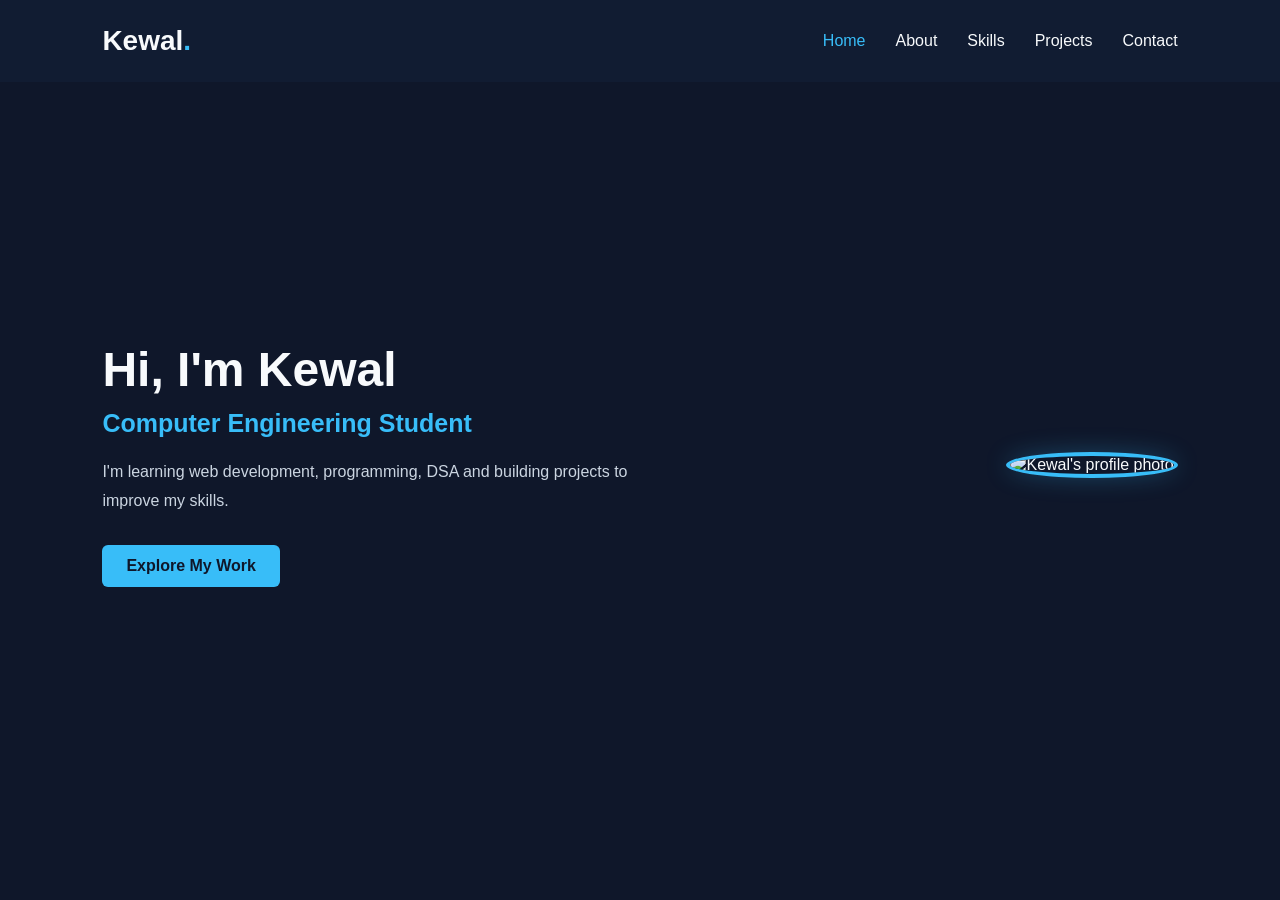
==== index.html @ 2a3dfaee "Initial files added..." ====
<!DOCTYPE html>
<html lang="en">
<head>
    <meta charset="UTF-8">
    <meta name="viewport" content="width=device-width, initial-scale=1.0">
    <title>My Portfolio</title>
    <link rel="stylesheet" href="style.css">
</head>
<body>

    <!-- Header -->
    <header class="header">
        <a href="#" class="logo">Kewal<span>.</span></a>

        <nav class="navbar">
            <a href="index.html" class="active">Home</a>
            <a href="about.html">About</a>
            <a href="skills.html">Skills</a>
            <a href="projects.html">Projects</a>
            <a href="contact.html">Contact</a>
        </nav>
    </header>

    <!-- Hero Section -->
    <section class="home" id="home">

        <div class="home-content">
            <h1>Hi, I'm Kewal</h1>
            <h2>Computer Engineering Student</h2>
            <p>
                I'm learning web development, programming, DSA
                and building projects to improve my skills.
            </p>

            <a href="projects.html" class="btn">Explore My Work</a>
        </div>

        <div class="home-image">
            <img src="images/profile1.jpg" alt="Kewal's profile photo">
        </div>

    </section>


</body>
</html>
---- style.css ----
/* Reset */
* {
    margin: 0;
    padding: 0;
    box-sizing: border-box;
}

body {
    font-family: Arial, sans-serif;
    background-color: #0f172a;
    color: #f8fafc;
}

/* Header */
.header {
    display: flex;
    justify-content: space-between;
    align-items: center;
    padding: 25px 8%;
    background-color: #111c32;

     position: sticky;
    top: 0;
    z-index: 1000;
}

.logo {
    color: #f8fafc;
    font-size: 28px;
    font-weight: bold;
    text-decoration: none;
}

.logo span {
    color: #38bdf8;
}

.navbar {
    display: flex;
    gap: 30px;
}

.navbar a {
    color: #f8fafc;
    text-decoration: none;
    font-size: 16px;
    transition: color 0.3s;
}

.navbar a:hover {
    color: #38bdf8;
}

/* Hero Section */
.home {
    min-height: 85vh;
    display: flex;
    justify-content: space-between;
    align-items: center;
    gap: 50px;
    padding: 50px 8%;
}

.home-content {
    max-width: 550px;
}

.home-content h1 {
    font-size: 48px;
    margin-bottom: 12px;
}

.home-content h2 {
    color: #38bdf8;
    font-size: 25px;
    margin-bottom: 20px;
}

.home-content p {
    color: #cbd5e1;
    line-height: 1.8;
    margin-bottom: 30px;
}

.btn {
    display: inline-block;
    background-color: #38bdf8;
    color: #0f172a;
    padding: 12px 24px;
    border-radius: 6px;
    text-decoration: none;
    font-weight: bold;
}

.btn:hover {
    background-color: #7dd3fc;
}


/* Profile Image */
.home-image img {
    width: 300px;
    height: 300px;
    object-fit: cover;
    border-radius: 50%;
    border: 4px solid #38bdf8;
    box-shadow: 0 0 25px #38bdf844;
}

/* Responsive Design */
@media (max-width: 768px) {
    .header {
        flex-direction: column;
        gap: 20px;
    }

    .navbar {
        justify-content: center;
        flex-wrap: wrap;
        gap: 15px;
    }

    .home {
        flex-direction: column-reverse;
        text-align: center;
        padding: 40px 6%;
    }

    .home-content h1 {
        font-size: 36px;
    }

    .home-image img {
        width: 220px;
        height: 220px;
    }
}


/* About Webpage */

.navbar a.active {
    color: #38bdf8;
}

.about-page {
    min-height: 90vh;
    display: flex;
    justify-content: center;
    align-items: center;
    gap: 70px;
    padding: 70px 8%;
}

.about-image img {
    width: 320px;
    height: 400px;
    object-fit: cover;
    border-radius: 18px;
    border: 3px solid #38bdf8;
    box-shadow: 0 0 25px #38bdf833;
}

.about-content {
    max-width: 600px;
}

.about-content .intro {
    color: #38bdf8;
    font-size: 14px;
    font-weight: bold;
    letter-spacing: 3px;
    margin-bottom: 15px;
}

.about-content h1 {
    font-size: 48px;
    margin-bottom: 15px;
}

.about-content h1 span {
    color: #38bdf8;
}

.about-content h2 {
    color: #38bdf8;
    font-size: 24px;
    margin-bottom: 22px;
}

.about-content p {
    color: #cbd5e1;
    font-size: 16px;
    line-height: 1.8;
    margin-bottom: 18px;
}

.about-content .btn {
    margin-top: 10px;
}

/* Responsive layout */
@media (max-width: 768px) {
    .about-page {
        flex-direction: column;
        text-align: center;
        gap: 35px;
        padding: 45px 6%;
    }

    .about-image img {
        width: 230px;
        height: 280px;
    }

    .about-content h1 {
        font-size: 36px;
    }

    .about-content h2 {
        font-size: 20px;
    }
}


/* Skills Page */
.skills-page {
    min-height: 90vh;
    padding: 70px 8%;
    display: flex;
    justify-content: center;
    align-items: center;
}

.skills-content {
    width: 100%;
    max-width: 1000px;
}

.skills-content .intro {
    color: #38bdf8;
    letter-spacing: 3px;
    font-size: 14px;
    font-weight: bold;
    margin-bottom: 15px;
}

.skills-content h1 {
    font-size: 48px;
    margin-bottom: 15px;
}

.skills-content h1 span {
    color: #38bdf8;
}

.skills-content h2 {
    color: #38bdf8;
    font-size: 24px;
    margin-bottom: 20px;
}

.skills-content > p:not(.intro) {
    color: #cbd5e1;
    line-height: 1.8;
    margin-bottom: 30px;
}

.skills-list {
    display: grid;
    grid-template-columns: repeat(2, minmax(0, 1fr));
    gap: 20px;
}

.skill {
    background-color: #111c32;
    border: 1px solid #263751;
    border-radius: 12px;
    padding: 22px;
    transition: border-color 0.3s, transform 0.3s;
}

.skill:hover {
    border-color: #38bdf8;
    transform: translateY(-4px);
}

.skill h3 {
    color: #38bdf8;
    margin-bottom: 10px;
}

.skill p {
    color: #cbd5e1;
    line-height: 1.7;
}

@media (max-width: 768px) {
    .skills-page {
        padding: 45px 6%;
    }

    .skills-content h1 {
        font-size: 36px;
    }

    .skills-list {
        grid-template-columns: 1fr;
    }
}


/* Shared page layout */
.page {
    min-height: 90vh;
    padding: 70px 8%;
    text-align: center;
}

.page h1 {
    font-size: 42px;
    margin-bottom: 12px;
}

.page h1 span {
    color: #38bdf8;
}

.subtitle {
    color: #cbd5e1;
    margin-bottom: 40px;
    line-height: 1.7;
}

/* Cards */
.card-container {
    display: grid;
    grid-template-columns: repeat(3, minmax(0, 1fr));
    gap: 25px;
    margin-top: 35px;
    text-align: left;
}

.card {
    background-color: #111c32;
    border: 1px solid #263751;
    border-radius: 12px;
    padding: 28px;
    transition: transform 0.3s, border-color 0.3s;
}

.card:hover {
    transform: translateY(-5px);
    border-color: #38bdf8;
}

.card h2 {
    color: #38bdf8;
    font-size: 22px;
    margin-bottom: 15px;
}

.card p {
    color: #cbd5e1;
    line-height: 1.8;
    margin-bottom: 12px;
}

.tech {
    color: #38bdf8 !important;
    font-size: 14px;
}

.project-link,
.contact-card a {
    color: #38bdf8;
    text-decoration: none;
}

.project-link:hover,
.contact-card a:hover {
    text-decoration: underline;
}

/* Contact */
.contact-card {
    max-width: 650px;
    margin: 0 auto;
    text-align: left;
}

.contact-card h2 {
    margin-bottom: 20px;
}

/* Responsive pages */
@media (max-width: 900px) {
    .card-container {
        grid-template-columns: repeat(2, minmax(0, 1fr));
    }
}

@media (max-width: 768px) {
    .header {
        flex-direction: column;
        gap: 20px;
    }

    .navbar {
        justify-content: center;
        flex-wrap: wrap;
        gap: 15px;
    }

    .page {
        padding: 45px 6%;
    }

    .page h1 {
        font-size: 34px;
    }

    .card-container {
        grid-template-columns: 1fr;
    }
}



/* ===== Projects Page ===== */

.projects-page {
    min-height: 100vh;
    padding: 75px 8%;
}

.projects-intro {
    max-width: 720px;
    margin-bottom: 45px;
}

.projects-intro .intro {
    color: #38bdf8;
    font-size: 13px;
    font-weight: bold;
    letter-spacing: 3px;
    margin-bottom: 18px;
}

.projects-intro h1 {
    font-size: 48px;
    margin-bottom: 20px;
}

.projects-intro h1 span {
    color: #38bdf8;
}

.projects-intro .description {
    color: #cbd5e1;
    font-size: 16px;
    line-height: 1.8;
}

/* Project grid */

.project-grid {
    display: grid;
    grid-template-columns: repeat(2, minmax(0, 1fr));
    gap: 25px;
}

.project-card {
    display: flex;
    flex-direction: column;
    align-items: flex-start;
    background: #111c32;
    border: 1px solid #263751;
    border-radius: 16px;
    padding: 30px;
    transition: transform 0.3s, border-color 0.3s;
}

.project-card:hover {
    transform: translateY(-6px);
    border-color: #38bdf8;
}

.project-number {
    color: #94a3b8;
    font-size: 11px;
    letter-spacing: 1.5px;
    margin-bottom: 25px;
}

.project-icon {
    display: grid;
    place-items: center;
    width: 58px;
    height: 58px;
    background: #1e3350;
    border-radius: 14px;
    font-size: 28px;
    margin-bottom: 22px;
}

.project-card h2 {
    color: #f8fafc;
    font-size: 24px;
    margin-bottom: 15px;
}

.project-card > p {
    color: #cbd5e1;
    line-height: 1.8;
    margin-bottom: 22px;
}

/* Technology labels */

.tech-stack {
    display: flex;
    flex-wrap: wrap;
    gap: 9px;
    margin-bottom: 28px;
}

.tech-stack span {
    color: #7dd3fc;
    background: #172b43;
    border: 1px solid #294762;
    border-radius: 5px;
    padding: 6px 10px;
    font-size: 12px;
}

/* Project links */

.project-links {
    display: flex;
    flex-wrap: wrap;
    gap: 20px;
    margin-top: auto;
}

.project-links a {
    color: #38bdf8;
    font-size: 14px;
    font-weight: bold;
    text-decoration: none;
}

.project-links a:hover {
    color: #bae6fd;
}

/* GitHub call to action */

.github-cta {
    text-align: center;
    margin-top: 65px;
    padding: 40px 20px;
    background: #111c32;
    border: 1px solid #263751;
    border-radius: 16px;
}

.github-cta h2 {
    font-size: 27px;
    margin-bottom: 12px;
}

.github-cta p {
    color: #cbd5e1;
    line-height: 1.8;
    margin-bottom: 25px;
}

.github-button {
    display: inline-block;
    background: #38bdf8;
    color: #0f172a;
    padding: 13px 22px;
    border-radius: 7px;
    font-weight: bold;
    text-decoration: none;
    transition: background 0.3s;
}

.github-button:hover {
    background: #7dd3fc;
}

/* Responsive design */

@media (max-width: 768px) {
    .projects-page {
        padding: 45px 6%;
    }

    .projects-intro h1 {
        font-size: 36px;
    }

    .project-grid {
        grid-template-columns: 1fr;
    }

    .project-card {
        padding: 24px;
    }

    .project-card h2 {
        font-size: 21px;
    }

    .github-cta h2 {
        font-size: 23px;
    }
}
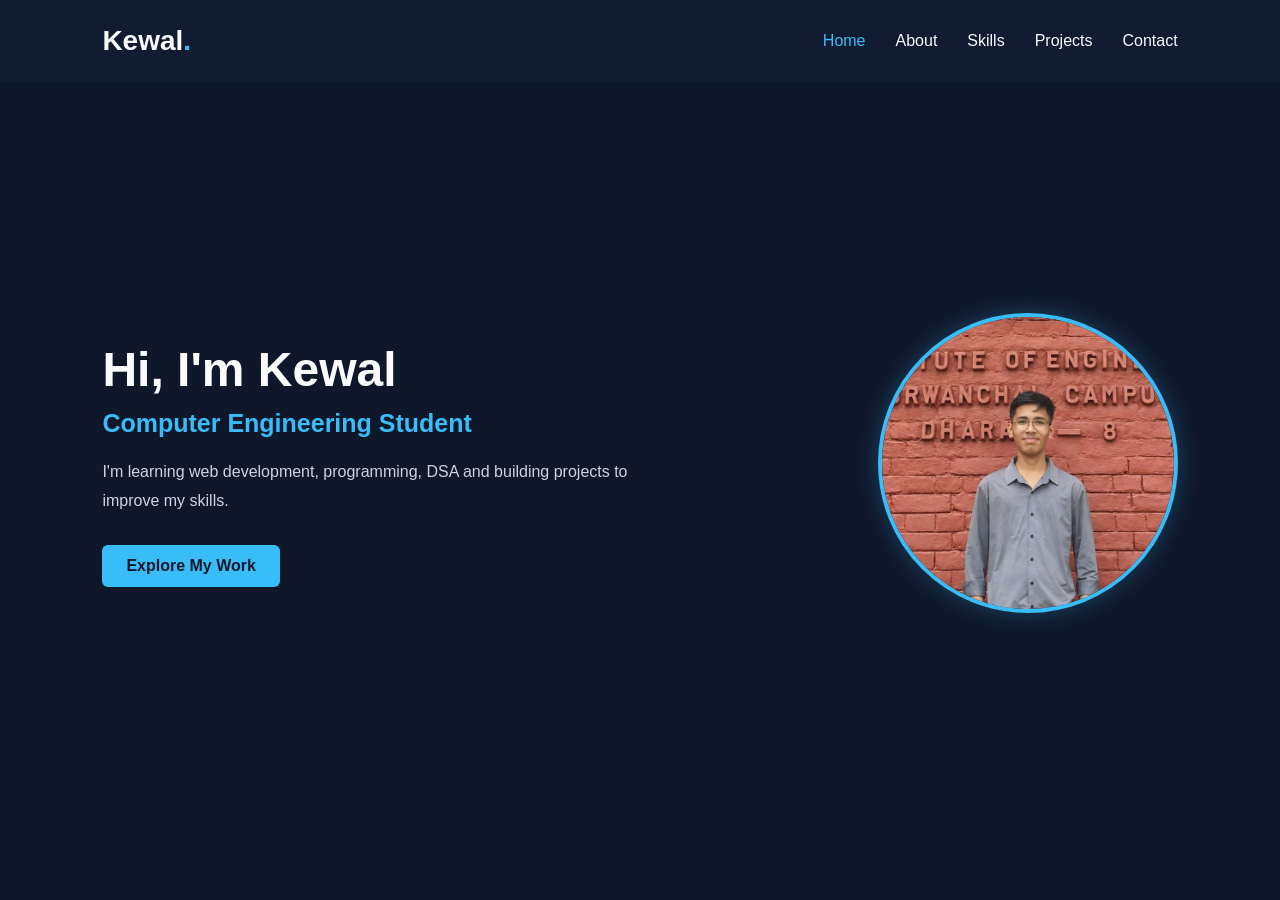
==== commit 380431b7: "1st edit" ====
--- a/index.html
+++ b/index.html
@@ -4,7 +4,7 @@
 <head>
     <meta charset="UTF-8">
     <meta name="viewport" content="width=device-width, initial-scale=1.0">
-    <title>My Portfolio</title>
+    <title>Kewal Dhungel</title>
     <link rel="stylesheet" href="style.css">
 </head>
 <body>
@@ -37,7 +37,7 @@
         </div>
 
         <div class="home-image">
-            <img src="images/profile1.jpg" alt="Kewal's profile photo">
+            <img src="Images/profile1.jpg" alt="Kewal's profile photo">
         </div>
 
     </section>
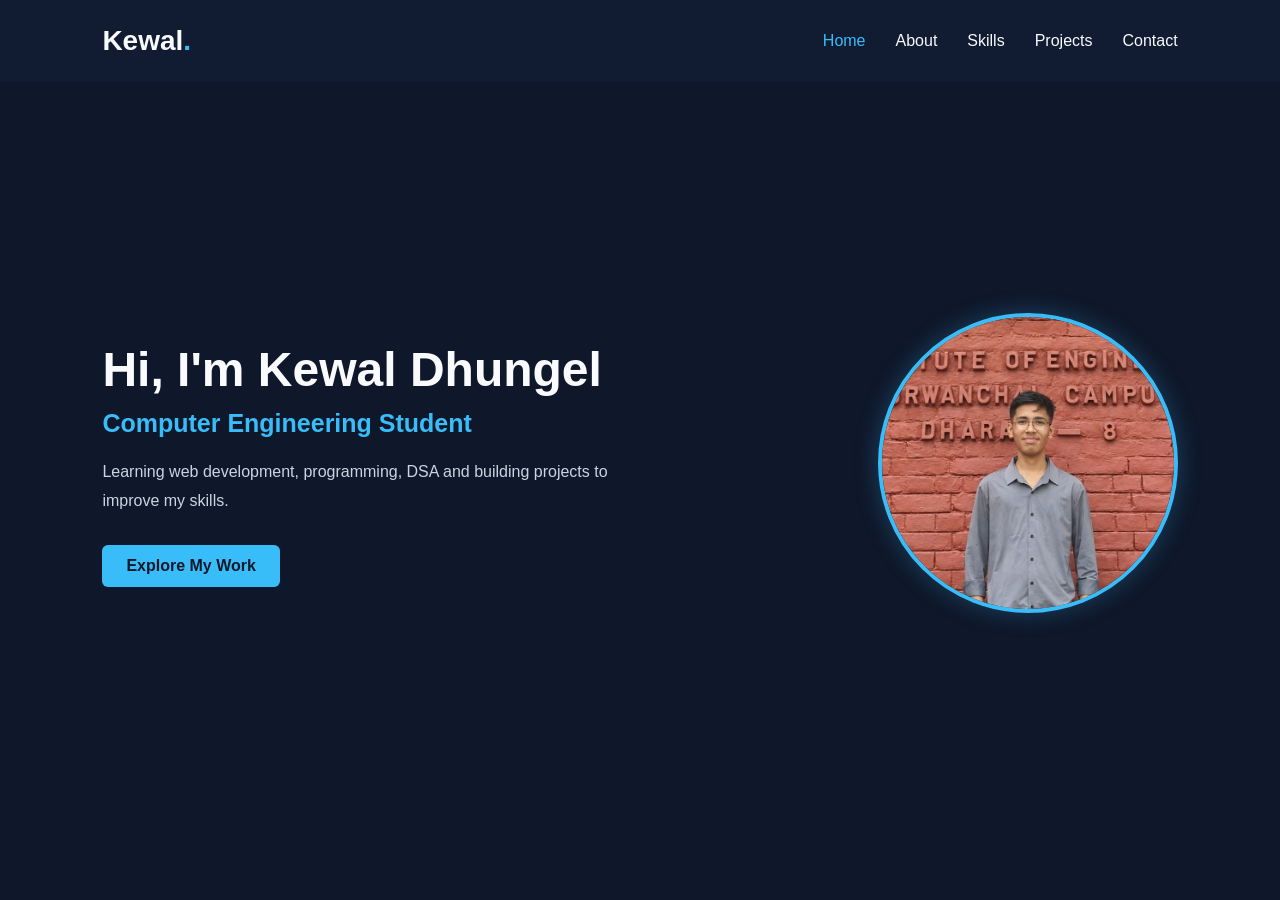
==== commit 74f83d11: "2nd edit" ====
--- a/index.html
+++ b/index.html
@@ -26,10 +26,10 @@
     <section class="home" id="home">
 
         <div class="home-content">
-            <h1>Hi, I'm Kewal</h1>
-            <h2>Computer Engineering Student</h2>
+            <h1>Hi, I'm Kewal Dhungel</h1>
+            <h2><b>Computer Engineering Student</b></h2>
             <p>
-                I'm learning web development, programming, DSA
+                Learning web development, programming, DSA
                 and building projects to improve my skills.
             </p>
 
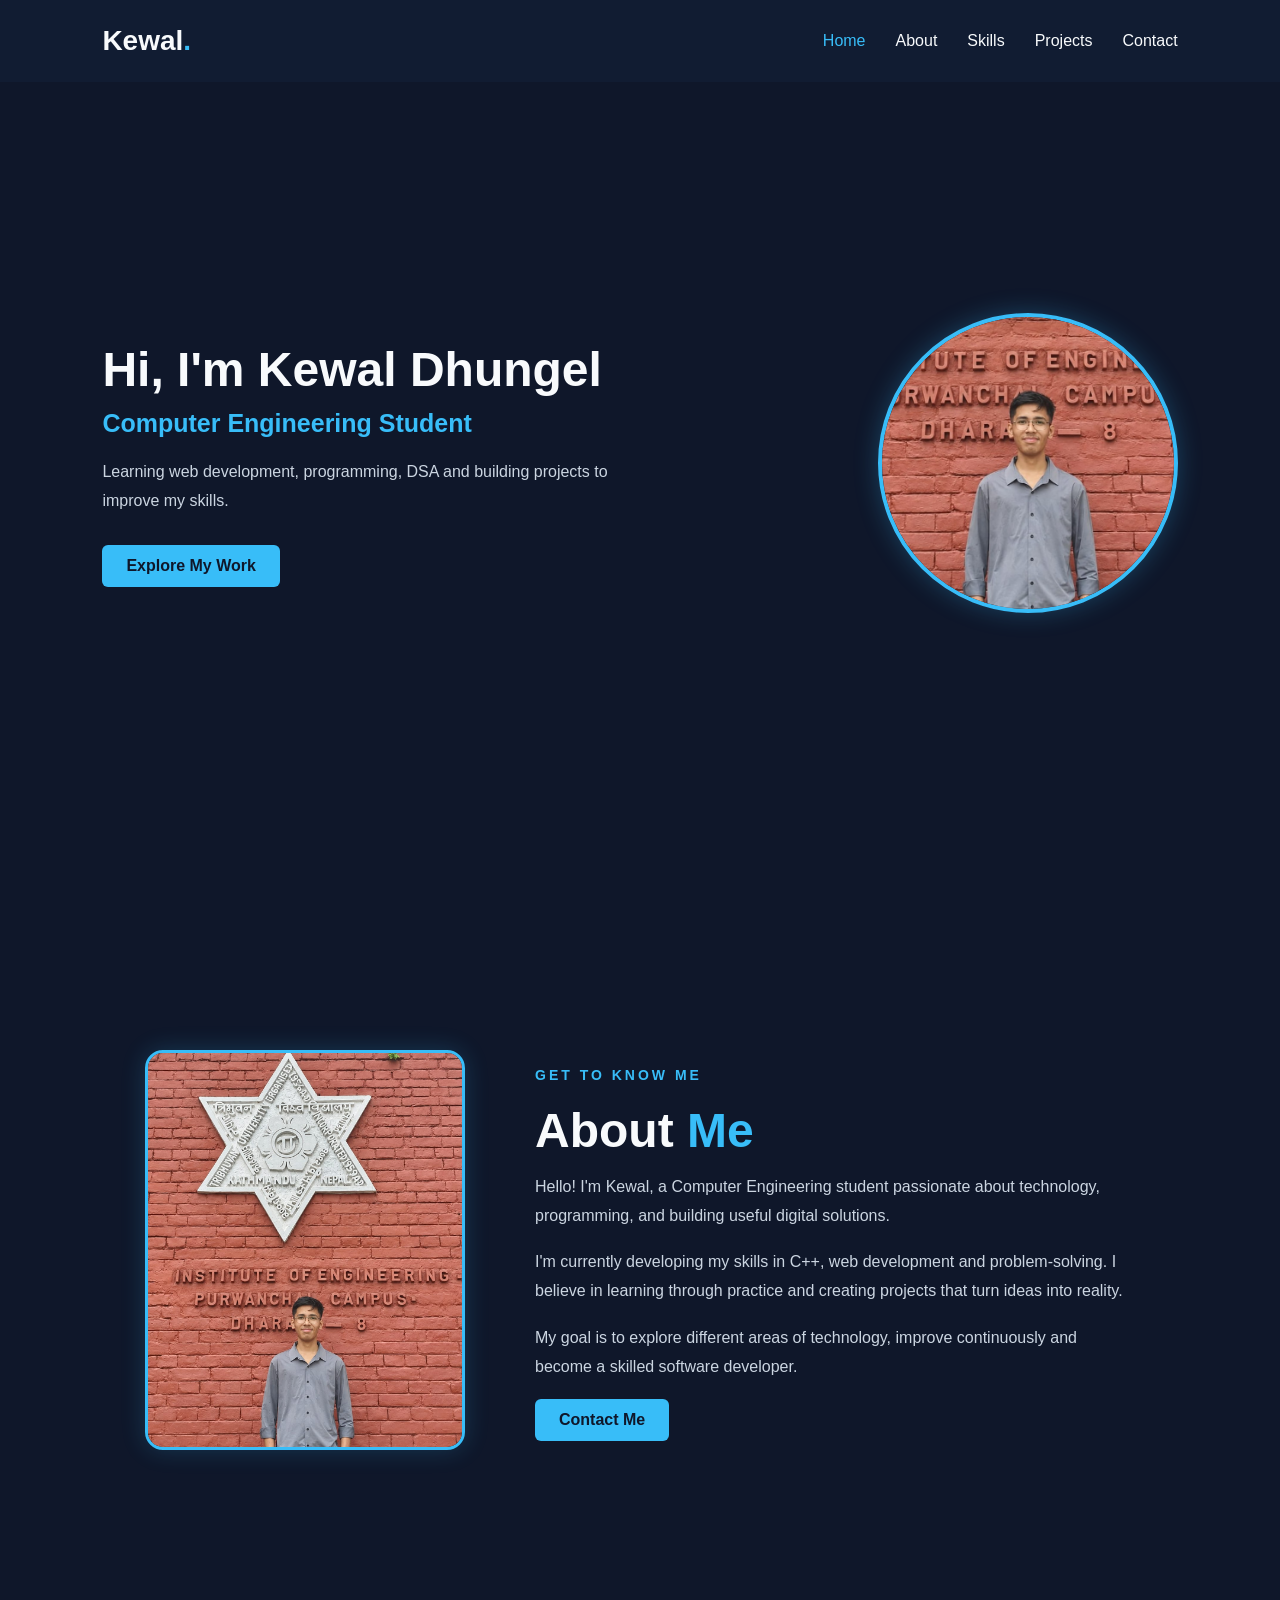
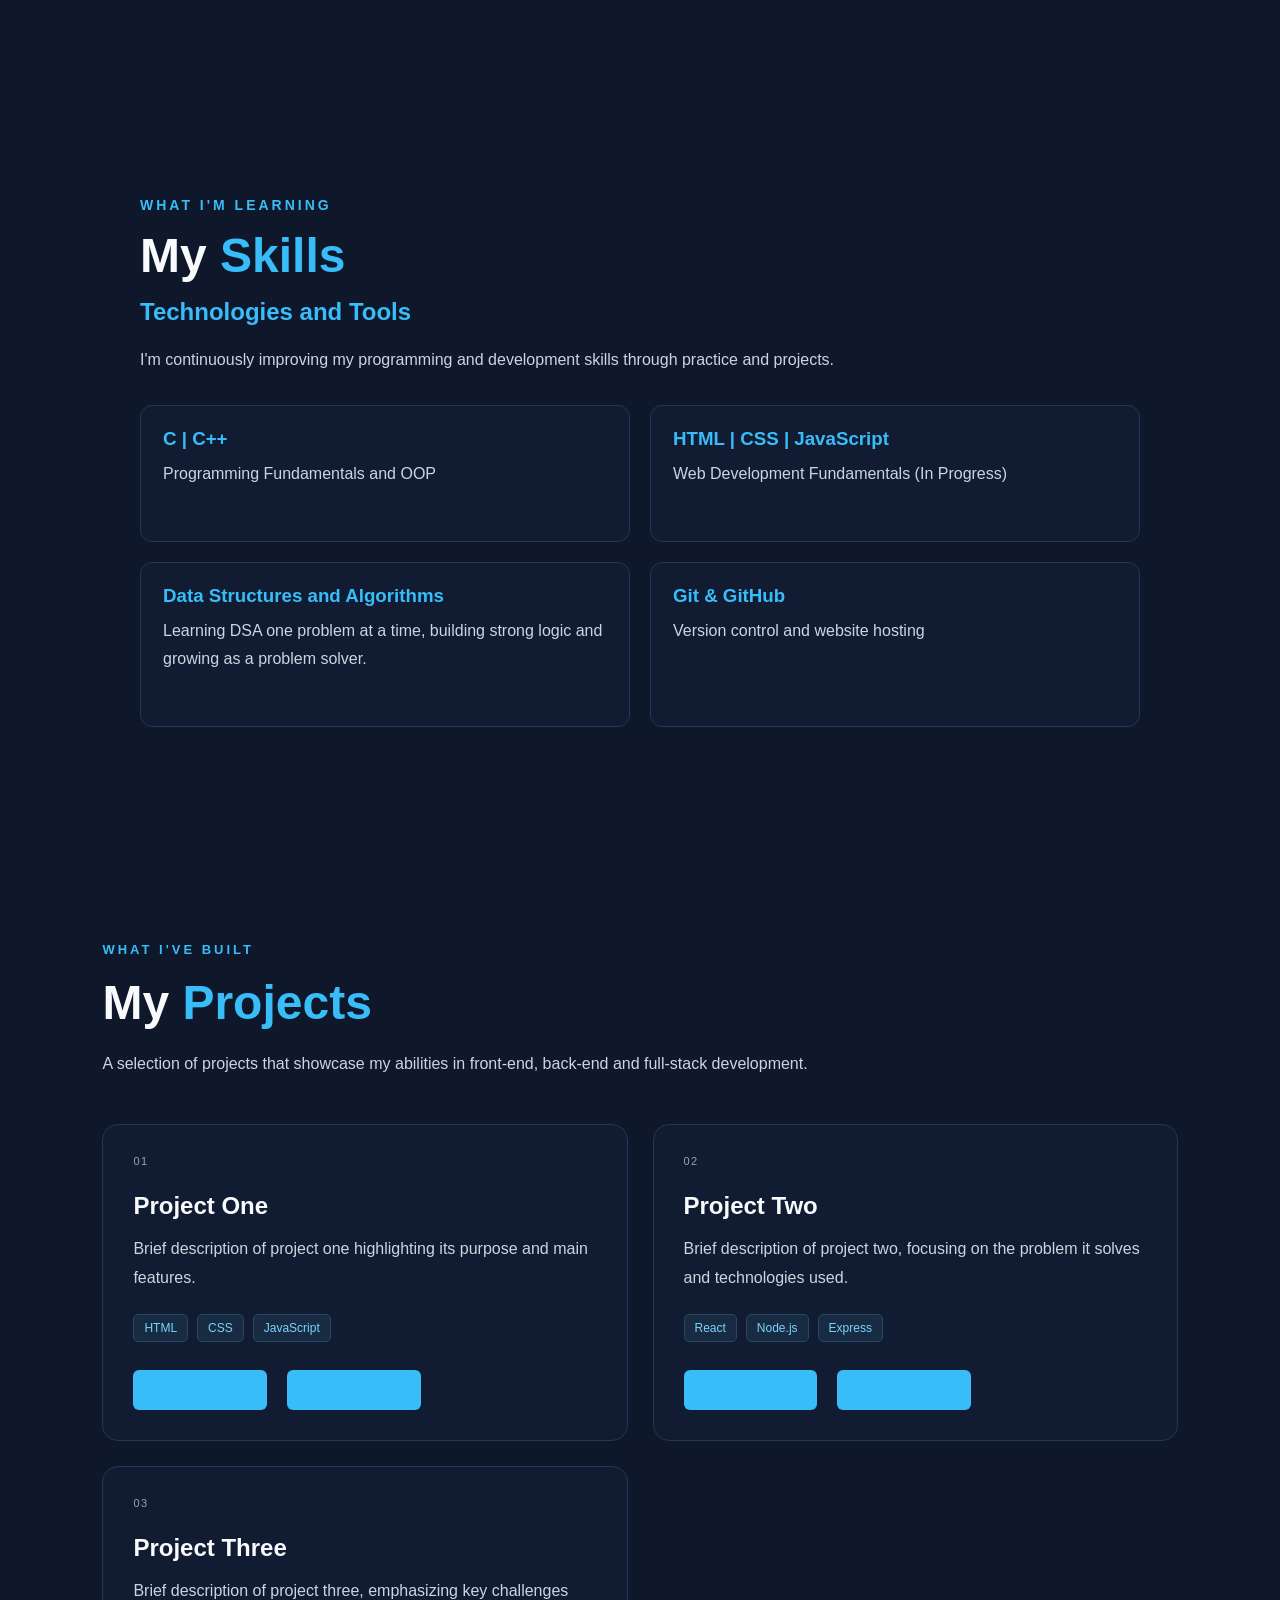
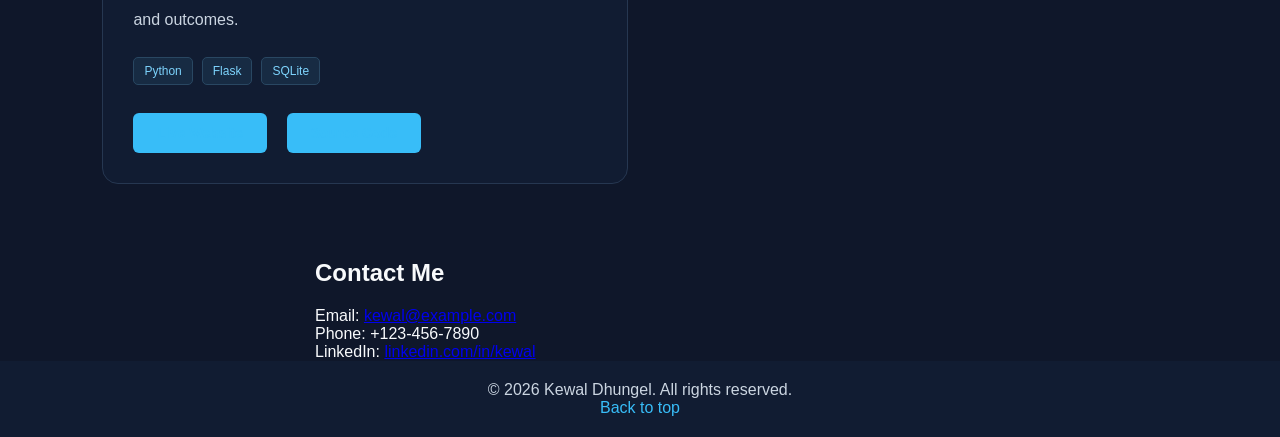
==== commit f685ab44: "test" ====
--- a/index.html
+++ b/index.html
@@ -1,47 +1,250 @@
-
 <!DOCTYPE html>
 <html lang="en">
 <head>
     <meta charset="UTF-8">
     <meta name="viewport" content="width=device-width, initial-scale=1.0">
-    <title>Kewal Dhungel</title>
-    <link rel="stylesheet" href="style.css">
+    <title>Kewal Dhungel Portfolio</title>
+    <style>
+/*--- Inlined CSS from style.css ---*/
+* {margin:0;padding:0;box-sizing:border-box;}
+body{font-family:Arial,sans-serif;background:#0f172a;color:#f8fafc;}
+.header{display:flex;justify-content:space-between;align-items:center;padding:25px 8%;background:#111c32;position:sticky;top:0;z-index:1000;}
+.logo{color:#f8fafc;font-size:28px;font-weight:bold;text-decoration:none;}
+.logo span{color:#38bdf8;}
+.navbar{display:flex;gap:30px;}
+.navbar a{color:#f8fafc;text-decoration:none;font-size:16px;transition:color .3s;}
+.navbar a:hover{color:#38bdf8;}
+.navbar a.active{color:#38bdf8;}
+/* Hamburger (mobile) */
+.hamburger{display:none;flex-direction:column;cursor:pointer;}
+.hamburger span{height:3px;width:25px;background:#f8fafc;margin:4px 0;}
+/* Sections */
+.home{min-height:85vh;display:flex;justify-content:space-between;align-items:center;gap:50px;padding:50px 8%;}
+.home-content{max-width:550px;}
+.home-content h1{font-size:48px;margin-bottom:12px;}
+.home-content h2{color:#38bdf8;font-size:25px;margin-bottom:20px;}
+.home-content p{color:#cbd5e1;line-height:1.8;margin-bottom:30px;}
+.btn{display:inline-block;background:#38bdf8;color:#0f172a;padding:12px 24px;border-radius:6px;text-decoration:none;font-weight:bold;}
+.btn:hover{background:#7dd3fc;}
+.home-image img{width:300px;height:300px;object-fit:cover;border-radius:50%;border:4px solid #38bdf8;box-shadow:0 0 25px #38bdf844;}
+/* About */
+.about-page{min-height:90vh;display:flex;justify-content:center;align-items:center;gap:70px;padding:70px 8%;}
+.about-image img{width:320px;height:400px;object-fit:cover;border-radius:18px;border:3px solid #38bdf8;box-shadow:0 0 25px #38bdf833;}
+.about-content{max-width:600px;}
+.about-content .intro{color:#38bdf8;font-size:14px;font-weight:bold;letter-spacing:3px;margin-bottom:15px;}
+.about-content h1{font-size:48px;margin-bottom:15px;}
+.about-content h1 span{color:#38bdf8;}
+.about-content p{color:#cbd5e1;font-size:16px;line-height:1.8;margin-bottom:18px;}
+/* Skills */
+.skills-page{min-height:90vh;padding:70px 8%;display:flex;justify-content:center;align-items:center;}
+.skills-content{width:100%;max-width:1000px;}
+.skills-content .intro{color:#38bdf8;letter-spacing:3px;font-size:14px;font-weight:bold;margin-bottom:15px;}
+.skills-content h1{font-size:48px;margin-bottom:15px;}
+.skills-content h1 span{color:#38bdf8;}
+.skills-content h2{color:#38bdf8;font-size:24px;margin-bottom:20px;}
+.skills-content p:not(.intro){color:#cbd5e1;line-height:1.8;margin-bottom:30px;}
+.skills-list{display:grid;grid-template-columns:repeat(2,minmax(0,1fr));gap:20px;}
+.skill{background:#111c32;border:1px solid #263751;border-radius:12px;padding:22px;transition:border-color .3s,transform .3s;}
+.skill:hover{border-color:#38bdf8;transform:translateY(-4px);}
+.skill h3{color:#38bdf8;margin-bottom:10px;}
+.skill p{color:#cbd5e1;line-height:1.7;}
+/* Projects */
+.projects-page{min-height:100vh;padding:75px 8%;}
+.projects-intro{max-width:720px;margin-bottom:45px;}
+.projects-intro .intro{color:#38bdf8;font-size:13px;font-weight:bold;letter-spacing:3px;margin-bottom:18px;}
+.projects-intro h1{font-size:48px;margin-bottom:20px;}
+.projects-intro h1 span{color:#38bdf8;}
+.projects-intro .description{color:#cbd5e1;font-size:16px;line-height:1.8;}
+.project-grid{display:grid;grid-template-columns:repeat(2,minmax(0,1fr));gap:25px;}
+.project-card{display:flex;flex-direction:column;background:#111c32;border:1px solid #263751;border-radius:16px;padding:30px;transition:transform .3s,border-color .3s;}
+.project-card:hover{transform:translateY(-6px);border-color:#38bdf8;}
+.project-number{color:#94a3b8;font-size:11px;letter-spacing:1.5px;margin-bottom:25px;}
+.project-icon{display:grid;place-items:center;width:58px;height:58px;background:#1e3350;border-radius:14px;font-size:28px;margin-bottom:22px;}
+.project-card h2{color:#f8fafc;font-size:24px;margin-bottom:15px;}
+.project-card p{color:#cbd5e1;line-height:1.8;margin-bottom:22px;}
+.tech-stack{display:flex;flex-wrap:wrap;gap:9px;margin-bottom:28px;}
+.tech-stack span{color:#7dd3fc;background:#172b43;border:1px solid #294762;border-radius:5px;padding:6px 10px;font-size:12px;}
+.project-links{display:flex;flex-wrap:wrap;gap:20px;margin-top:auto;}
+.project-links a{color:#38bdf8;font-size:14px;font-weight:bold;text-decoration:none;}
+.project-links a:hover{color:#bae6fd;}
+/* Contact */
+.contact-card{max-width:650px;margin:0 auto;text-align:left;}
+.contact-card h2{margin-bottom:20px;}
+/* Footer */
+footer{background:#111c32;color:#cbd5e1;padding:20px 8%;text-align:center;}
+footer a{color:#38bdf8;text-decoration:none;}
+footer a:hover{text-decoration:underline;}
+/* Responsive */
+@media (max-width:768px){
+  .header{flex-direction:column;gap:20px;}
+  .navbar{justify-content:center;flex-wrap:wrap;gap:15px;}
+  .home{flex-direction:column-reverse;text-align:center;padding:40px 6%;}
+  .home-content h1{font-size:36px;}
+  .home-image img{width:220px;height:220px;}
+  .about-page{flex-direction:column;text-align:center;gap:35px;padding:45px 6%;}
+  .about-image img{width:230px;height:280px;}
+  .about-content h1{font-size:36px;}
+  .about-content h2{font-size:20px;}
+  .skills-page{padding:45px 6%;}
+  .skills-list{grid-template-columns:1fr;}
+  .projects-page{padding:45px 6%;}
+  .projects-intro h1{font-size:36px;}
+  .project-grid{grid-template-columns:1fr;}
+  .project-card{padding:24px;}
+  .project-card h2{font-size:21px;}
+  .footer{padding:15px 6%;}
+}
+    </style>
 </head>
 <body>
-
-    <!-- Header -->
+    <!-- Header / Navbar -->
     <header class="header">
         <a href="#" class="logo">Kewal<span>.</span></a>
-
-        <nav class="navbar">
-            <a href="index.html" class="active">Home</a>
-            <a href="about.html">About</a>
-            <a href="skills.html">Skills</a>
-            <a href="projects.html">Projects</a>
-            <a href="contact.html">Contact</a>
+        <div class="hamburger" id="hamburger"><span></span><span></span><span></span></div>
+        <nav class="navbar" id="navbar">
+            <a href="#home" class="active">Home</a>
+            <a href="#about">About</a>
+            <a href="#skills">Skills</a>
+            <a href="#projects">Projects</a>
+            <a href="#contact">Contact</a>
         </nav>
     </header>
 
-    <!-- Hero Section -->
+    <!-- Hero / Home Section -->
     <section class="home" id="home">
-
         <div class="home-content">
             <h1>Hi, I'm Kewal Dhungel</h1>
             <h2><b>Computer Engineering Student</b></h2>
-            <p>
-                Learning web development, programming, DSA
-                and building projects to improve my skills.
-            </p>
-
-            <a href="projects.html" class="btn">Explore My Work</a>
-        </div>
-
+            <p>Learning web development, programming, DSA and building projects to improve my skills.</p>
+            <a href="#projects" class="btn">Explore My Work</a>
+        </div>
         <div class="home-image">
             <img src="Images/profile1.jpg" alt="Kewal's profile photo">
         </div>
-
-    </section>
-
-
+    </section>
+
+    <!-- About Section -->
+    <section class="about-page" id="about">
+        <div class="about-image">
+            <img src="Images/profile2.jpg" alt="Kewal's profile photo">
+        </div>
+        <div class="about-content">
+            <p class="intro">GET TO KNOW ME</p>
+            <h1>About <span>Me</span></h1>
+            <p>Hello! I'm Kewal, a Computer Engineering student passionate about technology, programming, and building useful digital solutions.</p>
+            <p>I'm currently developing my skills in C++, web development and problem-solving. I believe in learning through practice and creating projects that turn ideas into reality.</p>
+            <p>My goal is to explore different areas of technology, improve continuously and become a skilled software developer.</p>
+            <a href="#contact" class="btn">Contact Me</a>
+        </div>
+    </section>
+
+    <!-- Skills Section -->
+    <section class="skills-page" id="skills">
+        <div class="skills-content">
+            <p class="intro">WHAT I'M LEARNING</p>
+            <h1>My <span>Skills</span></h1>
+            <h2>Technologies and Tools</h2>
+            <p>I'm continuously improving my programming and development skills through practice and projects.</p>
+            <div class="skills-list">
+                <div class="skill"><h3>C | C++</h3><p>Programming Fundamentals and OOP</p></div>
+                <div class="skill"><h3>HTML | CSS | JavaScript</h3><p>Web Development Fundamentals (In Progress)</p></div>
+                <div class="skill"><h3>Data Structures and Algorithms</h3><p>Learning DSA one problem at a time, building strong logic and growing as a problem solver.</p></div>
+                <div class="skill"><h3>Git &amp; GitHub</h3><p>Version control and website hosting</p></div>
+            </div>
+        </div>
+    </section>
+
+    <!-- Projects Section -->
+    <section class="projects-page" id="projects">
+        <div class="projects-intro">
+            <p class="intro">WHAT I'VE BUILT</p>
+            <h1>My <span>Projects</span></h1>
+            <p class="description">A selection of projects that showcase my abilities in front‑end, back‑end and full‑stack development.</p>
+        </div>
+        <div class="project-grid">
+            <!-- Project 1 -->
+            <div class="project-card">
+                <div class="project-number">01</div>
+                <h2>Project One</h2>
+                <p>Brief description of project one highlighting its purpose and main features.</p>
+                <div class="tech-stack"><span>HTML</span><span>CSS</span><span>JavaScript</span></div>
+                <div class="project-links">
+                    <a href="#" target="_blank" rel="noopener noreferrer" class="btn">Live Website</a>
+                    <a href="#" target="_blank" rel="noopener noreferrer" class="btn">Source Code</a>
+                </div>
+            </div>
+            <!-- Project 2 -->
+            <div class="project-card">
+                <div class="project-number">02</div>
+                <h2>Project Two</h2>
+                <p>Brief description of project two, focusing on the problem it solves and technologies used.</p>
+                <div class="tech-stack"><span>React</span><span>Node.js</span><span>Express</span></div>
+                <div class="project-links">
+                    <a href="#" target="_blank" rel="noopener noreferrer" class="btn">Live Website</a>
+                    <a href="#" target="_blank" rel="noopener noreferrer" class="btn">Source Code</a>
+                </div>
+            </div>
+            <!-- Project 3 -->
+            <div class="project-card">
+                <div class="project-number">03</div>
+                <h2>Project Three</h2>
+                <p>Brief description of project three, emphasizing key challenges and outcomes.</p>
+                <div class="tech-stack"><span>Python</span><span>Flask</span><span>SQLite</span></div>
+                <div class="project-links">
+                    <a href="#" target="_blank" rel="noopener noreferrer" class="btn">Live Website</a>
+                    <a href="#" target="_blank" rel="noopener noreferrer" class="btn">Source Code</a>
+                </div>
+            </div>
+        </div>
+    </section>
+
+    <!-- Contact Section -->
+    <section class="contact-page" id="contact">
+        <div class="contact-card">
+            <h2>Contact Me</h2>
+            <p>Email: <a href="mailto:kewal@example.com">kewal@example.com</a></p>
+            <p>Phone: +123‑456‑7890</p>
+            <p>LinkedIn: <a href="https://www.linkedin.com/in/kewal" target="_blank" rel="noopener noreferrer">linkedin.com/in/kewal</a></p>
+        </div>
+    </section>
+
+    <!-- Footer -->
+    <footer>
+        <p>&copy; 2026 Kewal Dhungel. All rights reserved.</p>
+        <p><a href="#home">Back to top</a></p>
+    </footer>
+
+    <!-- Scripts -->
+    <script>
+        // Hamburger toggle for mobile
+        const hamburger = document.getElementById('hamburger');
+        const navbar = document.getElementById('navbar');
+        hamburger.addEventListener('click', () => {
+            navbar.classList.toggle('active');
+            hamburger.classList.toggle('active');
+        });
+
+        // Smooth scroll & active link handling
+        const navLinks = document.querySelectorAll('.navbar a');
+        navLinks.forEach(link => {
+            link.addEventListener('click', e => {
+                e.preventDefault();
+                const targetId = link.getAttribute('href').substring(1);
+                document.getElementById(targetId).scrollIntoView({behavior:'smooth'});
+            });
+        });
+        const sections = document.querySelectorAll('section[id]');
+        const observer = new IntersectionObserver(entries => {
+            entries.forEach(entry => {
+                const id = entry.target.getAttribute('id');
+                const navLink = document.querySelector(`.navbar a[href="#${id}"]`);
+                if (entry.isIntersecting) {
+                    navLinks.forEach(l => l.classList.remove('active'));
+                    if (navLink) navLink.classList.add('active');
+                }
+            });
+        }, {rootMargin: '-50% 0px -50% 0px'});
+        sections.forEach(section => observer.observe(section));
+    </script>
 </body>
 </html>
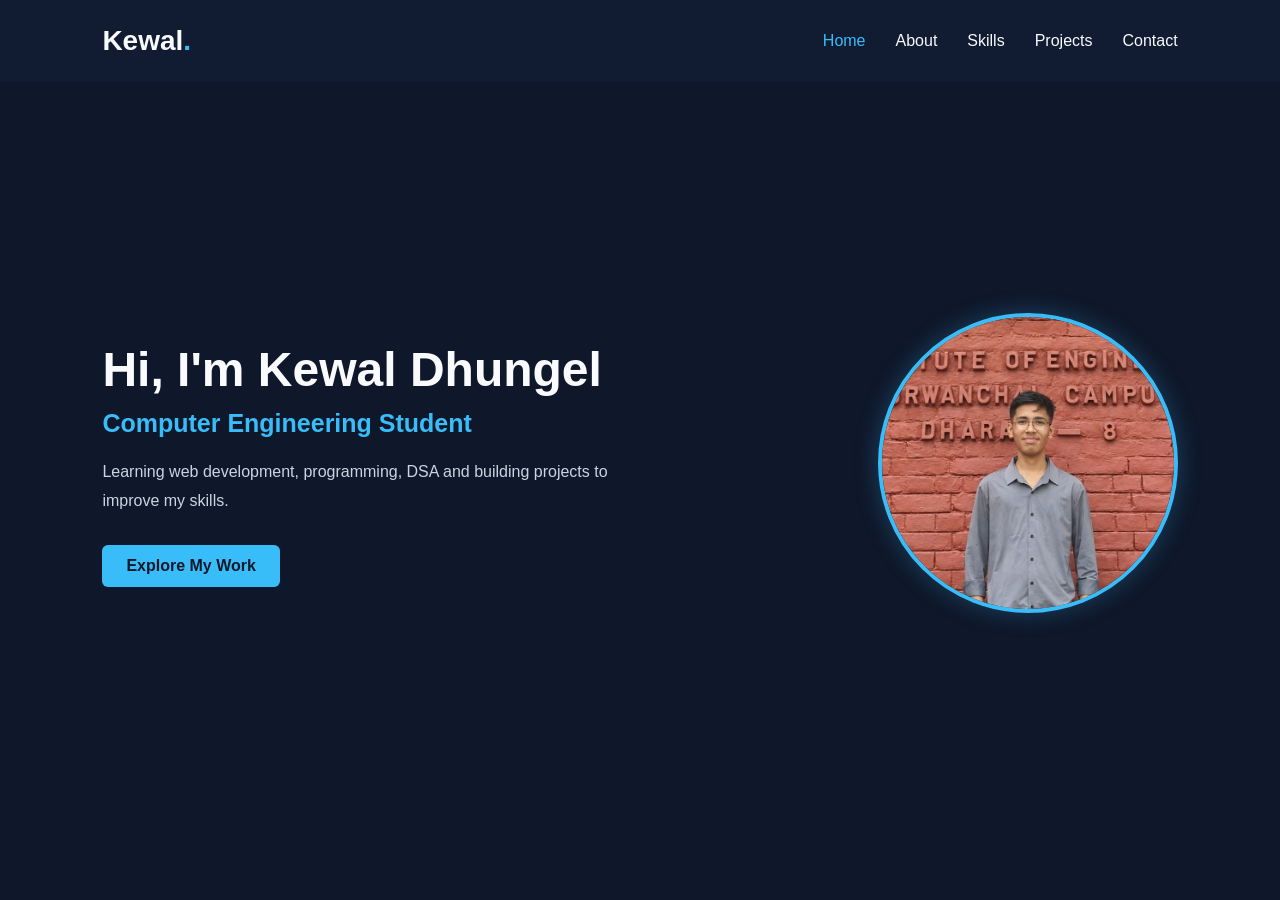
==== commit 4dec2dfe: "Revert "test" This reverts commit f685ab44ce5f18c76f293ed4987e359ab74dcecf." ====
--- a/index.html
+++ b/index.html
@@ -1,250 +1,47 @@
+
 <!DOCTYPE html>
 <html lang="en">
 <head>
     <meta charset="UTF-8">
     <meta name="viewport" content="width=device-width, initial-scale=1.0">
-    <title>Kewal Dhungel Portfolio</title>
-    <style>
-/*--- Inlined CSS from style.css ---*/
-* {margin:0;padding:0;box-sizing:border-box;}
-body{font-family:Arial,sans-serif;background:#0f172a;color:#f8fafc;}
-.header{display:flex;justify-content:space-between;align-items:center;padding:25px 8%;background:#111c32;position:sticky;top:0;z-index:1000;}
-.logo{color:#f8fafc;font-size:28px;font-weight:bold;text-decoration:none;}
-.logo span{color:#38bdf8;}
-.navbar{display:flex;gap:30px;}
-.navbar a{color:#f8fafc;text-decoration:none;font-size:16px;transition:color .3s;}
-.navbar a:hover{color:#38bdf8;}
-.navbar a.active{color:#38bdf8;}
-/* Hamburger (mobile) */
-.hamburger{display:none;flex-direction:column;cursor:pointer;}
-.hamburger span{height:3px;width:25px;background:#f8fafc;margin:4px 0;}
-/* Sections */
-.home{min-height:85vh;display:flex;justify-content:space-between;align-items:center;gap:50px;padding:50px 8%;}
-.home-content{max-width:550px;}
-.home-content h1{font-size:48px;margin-bottom:12px;}
-.home-content h2{color:#38bdf8;font-size:25px;margin-bottom:20px;}
-.home-content p{color:#cbd5e1;line-height:1.8;margin-bottom:30px;}
-.btn{display:inline-block;background:#38bdf8;color:#0f172a;padding:12px 24px;border-radius:6px;text-decoration:none;font-weight:bold;}
-.btn:hover{background:#7dd3fc;}
-.home-image img{width:300px;height:300px;object-fit:cover;border-radius:50%;border:4px solid #38bdf8;box-shadow:0 0 25px #38bdf844;}
-/* About */
-.about-page{min-height:90vh;display:flex;justify-content:center;align-items:center;gap:70px;padding:70px 8%;}
-.about-image img{width:320px;height:400px;object-fit:cover;border-radius:18px;border:3px solid #38bdf8;box-shadow:0 0 25px #38bdf833;}
-.about-content{max-width:600px;}
-.about-content .intro{color:#38bdf8;font-size:14px;font-weight:bold;letter-spacing:3px;margin-bottom:15px;}
-.about-content h1{font-size:48px;margin-bottom:15px;}
-.about-content h1 span{color:#38bdf8;}
-.about-content p{color:#cbd5e1;font-size:16px;line-height:1.8;margin-bottom:18px;}
-/* Skills */
-.skills-page{min-height:90vh;padding:70px 8%;display:flex;justify-content:center;align-items:center;}
-.skills-content{width:100%;max-width:1000px;}
-.skills-content .intro{color:#38bdf8;letter-spacing:3px;font-size:14px;font-weight:bold;margin-bottom:15px;}
-.skills-content h1{font-size:48px;margin-bottom:15px;}
-.skills-content h1 span{color:#38bdf8;}
-.skills-content h2{color:#38bdf8;font-size:24px;margin-bottom:20px;}
-.skills-content p:not(.intro){color:#cbd5e1;line-height:1.8;margin-bottom:30px;}
-.skills-list{display:grid;grid-template-columns:repeat(2,minmax(0,1fr));gap:20px;}
-.skill{background:#111c32;border:1px solid #263751;border-radius:12px;padding:22px;transition:border-color .3s,transform .3s;}
-.skill:hover{border-color:#38bdf8;transform:translateY(-4px);}
-.skill h3{color:#38bdf8;margin-bottom:10px;}
-.skill p{color:#cbd5e1;line-height:1.7;}
-/* Projects */
-.projects-page{min-height:100vh;padding:75px 8%;}
-.projects-intro{max-width:720px;margin-bottom:45px;}
-.projects-intro .intro{color:#38bdf8;font-size:13px;font-weight:bold;letter-spacing:3px;margin-bottom:18px;}
-.projects-intro h1{font-size:48px;margin-bottom:20px;}
-.projects-intro h1 span{color:#38bdf8;}
-.projects-intro .description{color:#cbd5e1;font-size:16px;line-height:1.8;}
-.project-grid{display:grid;grid-template-columns:repeat(2,minmax(0,1fr));gap:25px;}
-.project-card{display:flex;flex-direction:column;background:#111c32;border:1px solid #263751;border-radius:16px;padding:30px;transition:transform .3s,border-color .3s;}
-.project-card:hover{transform:translateY(-6px);border-color:#38bdf8;}
-.project-number{color:#94a3b8;font-size:11px;letter-spacing:1.5px;margin-bottom:25px;}
-.project-icon{display:grid;place-items:center;width:58px;height:58px;background:#1e3350;border-radius:14px;font-size:28px;margin-bottom:22px;}
-.project-card h2{color:#f8fafc;font-size:24px;margin-bottom:15px;}
-.project-card p{color:#cbd5e1;line-height:1.8;margin-bottom:22px;}
-.tech-stack{display:flex;flex-wrap:wrap;gap:9px;margin-bottom:28px;}
-.tech-stack span{color:#7dd3fc;background:#172b43;border:1px solid #294762;border-radius:5px;padding:6px 10px;font-size:12px;}
-.project-links{display:flex;flex-wrap:wrap;gap:20px;margin-top:auto;}
-.project-links a{color:#38bdf8;font-size:14px;font-weight:bold;text-decoration:none;}
-.project-links a:hover{color:#bae6fd;}
-/* Contact */
-.contact-card{max-width:650px;margin:0 auto;text-align:left;}
-.contact-card h2{margin-bottom:20px;}
-/* Footer */
-footer{background:#111c32;color:#cbd5e1;padding:20px 8%;text-align:center;}
-footer a{color:#38bdf8;text-decoration:none;}
-footer a:hover{text-decoration:underline;}
-/* Responsive */
-@media (max-width:768px){
-  .header{flex-direction:column;gap:20px;}
-  .navbar{justify-content:center;flex-wrap:wrap;gap:15px;}
-  .home{flex-direction:column-reverse;text-align:center;padding:40px 6%;}
-  .home-content h1{font-size:36px;}
-  .home-image img{width:220px;height:220px;}
-  .about-page{flex-direction:column;text-align:center;gap:35px;padding:45px 6%;}
-  .about-image img{width:230px;height:280px;}
-  .about-content h1{font-size:36px;}
-  .about-content h2{font-size:20px;}
-  .skills-page{padding:45px 6%;}
-  .skills-list{grid-template-columns:1fr;}
-  .projects-page{padding:45px 6%;}
-  .projects-intro h1{font-size:36px;}
-  .project-grid{grid-template-columns:1fr;}
-  .project-card{padding:24px;}
-  .project-card h2{font-size:21px;}
-  .footer{padding:15px 6%;}
-}
-    </style>
+    <title>Kewal Dhungel</title>
+    <link rel="stylesheet" href="style.css">
 </head>
 <body>
-    <!-- Header / Navbar -->
+
+    <!-- Header -->
     <header class="header">
         <a href="#" class="logo">Kewal<span>.</span></a>
-        <div class="hamburger" id="hamburger"><span></span><span></span><span></span></div>
-        <nav class="navbar" id="navbar">
-            <a href="#home" class="active">Home</a>
-            <a href="#about">About</a>
-            <a href="#skills">Skills</a>
-            <a href="#projects">Projects</a>
-            <a href="#contact">Contact</a>
+
+        <nav class="navbar">
+            <a href="index.html" class="active">Home</a>
+            <a href="about.html">About</a>
+            <a href="skills.html">Skills</a>
+            <a href="projects.html">Projects</a>
+            <a href="contact.html">Contact</a>
         </nav>
     </header>
 
-    <!-- Hero / Home Section -->
+    <!-- Hero Section -->
     <section class="home" id="home">
+
         <div class="home-content">
             <h1>Hi, I'm Kewal Dhungel</h1>
             <h2><b>Computer Engineering Student</b></h2>
-            <p>Learning web development, programming, DSA and building projects to improve my skills.</p>
-            <a href="#projects" class="btn">Explore My Work</a>
+            <p>
+                Learning web development, programming, DSA
+                and building projects to improve my skills.
+            </p>
+
+            <a href="projects.html" class="btn">Explore My Work</a>
         </div>
+
         <div class="home-image">
             <img src="Images/profile1.jpg" alt="Kewal's profile photo">
         </div>
+
     </section>
 
-    <!-- About Section -->
-    <section class="about-page" id="about">
-        <div class="about-image">
-            <img src="Images/profile2.jpg" alt="Kewal's profile photo">
-        </div>
-        <div class="about-content">
-            <p class="intro">GET TO KNOW ME</p>
-            <h1>About <span>Me</span></h1>
-            <p>Hello! I'm Kewal, a Computer Engineering student passionate about technology, programming, and building useful digital solutions.</p>
-            <p>I'm currently developing my skills in C++, web development and problem-solving. I believe in learning through practice and creating projects that turn ideas into reality.</p>
-            <p>My goal is to explore different areas of technology, improve continuously and become a skilled software developer.</p>
-            <a href="#contact" class="btn">Contact Me</a>
-        </div>
-    </section>
 
-    <!-- Skills Section -->
-    <section class="skills-page" id="skills">
-        <div class="skills-content">
-            <p class="intro">WHAT I'M LEARNING</p>
-            <h1>My <span>Skills</span></h1>
-            <h2>Technologies and Tools</h2>
-            <p>I'm continuously improving my programming and development skills through practice and projects.</p>
-            <div class="skills-list">
-                <div class="skill"><h3>C | C++</h3><p>Programming Fundamentals and OOP</p></div>
-                <div class="skill"><h3>HTML | CSS | JavaScript</h3><p>Web Development Fundamentals (In Progress)</p></div>
-                <div class="skill"><h3>Data Structures and Algorithms</h3><p>Learning DSA one problem at a time, building strong logic and growing as a problem solver.</p></div>
-                <div class="skill"><h3>Git &amp; GitHub</h3><p>Version control and website hosting</p></div>
-            </div>
-        </div>
-    </section>
-
-    <!-- Projects Section -->
-    <section class="projects-page" id="projects">
-        <div class="projects-intro">
-            <p class="intro">WHAT I'VE BUILT</p>
-            <h1>My <span>Projects</span></h1>
-            <p class="description">A selection of projects that showcase my abilities in front‑end, back‑end and full‑stack development.</p>
-        </div>
-        <div class="project-grid">
-            <!-- Project 1 -->
-            <div class="project-card">
-                <div class="project-number">01</div>
-                <h2>Project One</h2>
-                <p>Brief description of project one highlighting its purpose and main features.</p>
-                <div class="tech-stack"><span>HTML</span><span>CSS</span><span>JavaScript</span></div>
-                <div class="project-links">
-                    <a href="#" target="_blank" rel="noopener noreferrer" class="btn">Live Website</a>
-                    <a href="#" target="_blank" rel="noopener noreferrer" class="btn">Source Code</a>
-                </div>
-            </div>
-            <!-- Project 2 -->
-            <div class="project-card">
-                <div class="project-number">02</div>
-                <h2>Project Two</h2>
-                <p>Brief description of project two, focusing on the problem it solves and technologies used.</p>
-                <div class="tech-stack"><span>React</span><span>Node.js</span><span>Express</span></div>
-                <div class="project-links">
-                    <a href="#" target="_blank" rel="noopener noreferrer" class="btn">Live Website</a>
-                    <a href="#" target="_blank" rel="noopener noreferrer" class="btn">Source Code</a>
-                </div>
-            </div>
-            <!-- Project 3 -->
-            <div class="project-card">
-                <div class="project-number">03</div>
-                <h2>Project Three</h2>
-                <p>Brief description of project three, emphasizing key challenges and outcomes.</p>
-                <div class="tech-stack"><span>Python</span><span>Flask</span><span>SQLite</span></div>
-                <div class="project-links">
-                    <a href="#" target="_blank" rel="noopener noreferrer" class="btn">Live Website</a>
-                    <a href="#" target="_blank" rel="noopener noreferrer" class="btn">Source Code</a>
-                </div>
-            </div>
-        </div>
-    </section>
-
-    <!-- Contact Section -->
-    <section class="contact-page" id="contact">
-        <div class="contact-card">
-            <h2>Contact Me</h2>
-            <p>Email: <a href="mailto:kewal@example.com">kewal@example.com</a></p>
-            <p>Phone: +123‑456‑7890</p>
-            <p>LinkedIn: <a href="https://www.linkedin.com/in/kewal" target="_blank" rel="noopener noreferrer">linkedin.com/in/kewal</a></p>
-        </div>
-    </section>
-
-    <!-- Footer -->
-    <footer>
-        <p>&copy; 2026 Kewal Dhungel. All rights reserved.</p>
-        <p><a href="#home">Back to top</a></p>
-    </footer>
-
-    <!-- Scripts -->
-    <script>
-        // Hamburger toggle for mobile
-        const hamburger = document.getElementById('hamburger');
-        const navbar = document.getElementById('navbar');
-        hamburger.addEventListener('click', () => {
-            navbar.classList.toggle('active');
-            hamburger.classList.toggle('active');
-        });
-
-        // Smooth scroll & active link handling
-        const navLinks = document.querySelectorAll('.navbar a');
-        navLinks.forEach(link => {
-            link.addEventListener('click', e => {
-                e.preventDefault();
-                const targetId = link.getAttribute('href').substring(1);
-                document.getElementById(targetId).scrollIntoView({behavior:'smooth'});
-            });
-        });
-        const sections = document.querySelectorAll('section[id]');
-        const observer = new IntersectionObserver(entries => {
-            entries.forEach(entry => {
-                const id = entry.target.getAttribute('id');
-                const navLink = document.querySelector(`.navbar a[href="#${id}"]`);
-                if (entry.isIntersecting) {
-                    navLinks.forEach(l => l.classList.remove('active'));
-                    if (navLink) navLink.classList.add('active');
-                }
-            });
-        }, {rootMargin: '-50% 0px -50% 0px'});
-        sections.forEach(section => observer.observe(section));
-    </script>
 </body>
 </html>
--- a/style.css
+++ b/style.css
@@ -0,0 +1,621 @@
+
+/* Reset */
+* {
+    margin: 0;
+    padding: 0;
+    box-sizing: border-box;
+}
+
+body {
+    font-family: Arial, sans-serif;
+    background-color: #0f172a;
+    color: #f8fafc;
+}
+
+/* Header */
+.header {
+    display: flex;
+    justify-content: space-between;
+    align-items: center;
+    padding: 25px 8%;
+    background-color: #111c32;
+
+     position: sticky;
+    top: 0;
+    z-index: 1000;
+}
+
+.logo {
+    color: #f8fafc;
+    font-size: 28px;
+    font-weight: bold;
+    text-decoration: none;
+}
+
+.logo span {
+    color: #38bdf8;
+}
+
+.navbar {
+    display: flex;
+    gap: 30px;
+}
+
+.navbar a {
+    color: #f8fafc;
+    text-decoration: none;
+    font-size: 16px;
+    transition: color 0.3s;
+}
+
+.navbar a:hover {
+    color: #38bdf8;
+}
+
+/* Hero Section */
+.home {
+    min-height: 85vh;
+    display: flex;
+    justify-content: space-between;
+    align-items: center;
+    gap: 50px;
+    padding: 50px 8%;
+}
+
+.home-content {
+    max-width: 550px;
+}
+
+.home-content h1 {
+    font-size: 48px;
+    margin-bottom: 12px;
+}
+
+.home-content h2 {
+    color: #38bdf8;
+    font-size: 25px;
+    margin-bottom: 20px;
+}
+
+.home-content p {
+    color: #cbd5e1;
+    line-height: 1.8;
+    margin-bottom: 30px;
+}
+
+.btn {
+    display: inline-block;
+    background-color: #38bdf8;
+    color: #0f172a;
+    padding: 12px 24px;
+    border-radius: 6px;
+    text-decoration: none;
+    font-weight: bold;
+}
+
+.btn:hover {
+    background-color: #7dd3fc;
+}
+
+
+/* Profile Image */
+.home-image img {
+    width: 300px;
+    height: 300px;
+    object-fit: cover;
+    border-radius: 50%;
+    border: 4px solid #38bdf8;
+    box-shadow: 0 0 25px #38bdf844;
+}
+
+/* Responsive Design */
+@media (max-width: 768px) {
+    .header {
+        flex-direction: column;
+        gap: 20px;
+    }
+
+    .navbar {
+        justify-content: center;
+        flex-wrap: wrap;
+        gap: 15px;
+    }
+
+    .home {
+        flex-direction: column-reverse;
+        text-align: center;
+        padding: 40px 6%;
+    }
+
+    .home-content h1 {
+        font-size: 36px;
+    }
+
+    .home-image img {
+        width: 220px;
+        height: 220px;
+    }
+}
+
+
+/* About Webpage */
+
+.navbar a.active {
+    color: #38bdf8;
+}
+
+.about-page {
+    min-height: 90vh;
+    display: flex;
+    justify-content: center;
+    align-items: center;
+    gap: 70px;
+    padding: 70px 8%;
+}
+
+.about-image img {
+    width: 320px;
+    height: 400px;
+    object-fit: cover;
+    border-radius: 18px;
+    border: 3px solid #38bdf8;
+    box-shadow: 0 0 25px #38bdf833;
+}
+
+.about-content {
+    max-width: 600px;
+}
+
+.about-content .intro {
+    color: #38bdf8;
+    font-size: 14px;
+    font-weight: bold;
+    letter-spacing: 3px;
+    margin-bottom: 15px;
+}
+
+.about-content h1 {
+    font-size: 48px;
+    margin-bottom: 15px;
+}
+
+.about-content h1 span {
+    color: #38bdf8;
+}
+
+.about-content h2 {
+    color: #38bdf8;
+    font-size: 24px;
+    margin-bottom: 22px;
+}
+
+.about-content p {
+    color: #cbd5e1;
+    font-size: 16px;
+    line-height: 1.8;
+    margin-bottom: 18px;
+}
+
+.about-content .btn {
+    margin-top: 10px;
+}
+
+/* Responsive layout */
+@media (max-width: 768px) {
+    .about-page {
+        flex-direction: column;
+        text-align: center;
+        gap: 35px;
+        padding: 45px 6%;
+    }
+
+    .about-image img {
+        width: 230px;
+        height: 280px;
+    }
+
+    .about-content h1 {
+        font-size: 36px;
+    }
+
+    .about-content h2 {
+        font-size: 20px;
+    }
+}
+
+
+/* Skills Page */
+.skills-page {
+    min-height: 90vh;
+    padding: 70px 8%;
+    display: flex;
+    justify-content: center;
+    align-items: center;
+}
+
+.skills-content {
+    width: 100%;
+    max-width: 1000px;
+}
+
+.skills-content .intro {
+    color: #38bdf8;
+    letter-spacing: 3px;
+    font-size: 14px;
+    font-weight: bold;
+    margin-bottom: 15px;
+}
+
+.skills-content h1 {
+    font-size: 48px;
+    margin-bottom: 15px;
+}
+
+.skills-content h1 span {
+    color: #38bdf8;
+}
+
+.skills-content h2 {
+    color: #38bdf8;
+    font-size: 24px;
+    margin-bottom: 20px;
+}
+
+.skills-content > p:not(.intro) {
+    color: #cbd5e1;
+    line-height: 1.8;
+    margin-bottom: 30px;
+}
+
+.skills-list {
+    display: grid;
+    grid-template-columns: repeat(2, minmax(0, 1fr));
+    gap: 20px;
+}
+
+.skill {
+    background-color: #111c32;
+    border: 1px solid #263751;
+    border-radius: 12px;
+    padding: 22px;
+    transition: border-color 0.3s, transform 0.3s;
+}
+
+.skill:hover {
+    border-color: #38bdf8;
+    transform: translateY(-4px);
+}
+
+.skill h3 {
+    color: #38bdf8;
+    margin-bottom: 10px;
+}
+
+.skill p {
+    color: #cbd5e1;
+    line-height: 1.7;
+}
+
+@media (max-width: 768px) {
+    .skills-page {
+        padding: 45px 6%;
+    }
+
+    .skills-content h1 {
+        font-size: 36px;
+    }
+
+    .skills-list {
+        grid-template-columns: 1fr;
+    }
+}
+
+
+/* Shared page layout */
+.page {
+    min-height: 90vh;
+    padding: 70px 8%;
+    text-align: center;
+}
+
+.page h1 {
+    font-size: 42px;
+    margin-bottom: 12px;
+}
+
+.page h1 span {
+    color: #38bdf8;
+}
+
+.subtitle {
+    color: #cbd5e1;
+    margin-bottom: 40px;
+    line-height: 1.7;
+}
+
+/* Cards */
+.card-container {
+    display: grid;
+    grid-template-columns: repeat(3, minmax(0, 1fr));
+    gap: 25px;
+    margin-top: 35px;
+    text-align: left;
+}
+
+.card {
+    background-color: #111c32;
+    border: 1px solid #263751;
+    border-radius: 12px;
+    padding: 28px;
+    transition: transform 0.3s, border-color 0.3s;
+}
+
+.card:hover {
+    transform: translateY(-5px);
+    border-color: #38bdf8;
+}
+
+.card h2 {
+    color: #38bdf8;
+    font-size: 22px;
+    margin-bottom: 15px;
+}
+
+.card p {
+    color: #cbd5e1;
+    line-height: 1.8;
+    margin-bottom: 12px;
+}
+
+.tech {
+    color: #38bdf8 !important;
+    font-size: 14px;
+}
+
+.project-link,
+.contact-card a {
+    color: #38bdf8;
+    text-decoration: none;
+}
+
+.project-link:hover,
+.contact-card a:hover {
+    text-decoration: underline;
+}
+
+/* Contact */
+.contact-card {
+    max-width: 650px;
+    margin: 0 auto;
+    text-align: left;
+}
+
+.contact-card h2 {
+    margin-bottom: 20px;
+}
+
+/* Responsive pages */
+@media (max-width: 900px) {
+    .card-container {
+        grid-template-columns: repeat(2, minmax(0, 1fr));
+    }
+}
+
+@media (max-width: 768px) {
+    .header {
+        flex-direction: column;
+        gap: 20px;
+    }
+
+    .navbar {
+        justify-content: center;
+        flex-wrap: wrap;
+        gap: 15px;
+    }
+
+    .page {
+        padding: 45px 6%;
+    }
+
+    .page h1 {
+        font-size: 34px;
+    }
+
+    .card-container {
+        grid-template-columns: 1fr;
+    }
+}
+
+
+
+/* ===== Projects Page ===== */
+
+.projects-page {
+    min-height: 100vh;
+    padding: 75px 8%;
+}
+
+.projects-intro {
+    max-width: 720px;
+    margin-bottom: 45px;
+}
+
+.projects-intro .intro {
+    color: #38bdf8;
+    font-size: 13px;
+    font-weight: bold;
+    letter-spacing: 3px;
+    margin-bottom: 18px;
+}
+
+.projects-intro h1 {
+    font-size: 48px;
+    margin-bottom: 20px;
+}
+
+.projects-intro h1 span {
+    color: #38bdf8;
+}
+
+.projects-intro .description {
+    color: #cbd5e1;
+    font-size: 16px;
+    line-height: 1.8;
+}
+
+/* Project grid */
+
+.project-grid {
+    display: grid;
+    grid-template-columns: repeat(2, minmax(0, 1fr));
+    gap: 25px;
+}
+
+.project-card {
+    display: flex;
+    flex-direction: column;
+    align-items: flex-start;
+    background: #111c32;
+    border: 1px solid #263751;
+    border-radius: 16px;
+    padding: 30px;
+    transition: transform 0.3s, border-color 0.3s;
+}
+
+.project-card:hover {
+    transform: translateY(-6px);
+    border-color: #38bdf8;
+}
+
+.project-number {
+    color: #94a3b8;
+    font-size: 11px;
+    letter-spacing: 1.5px;
+    margin-bottom: 25px;
+}
+
+.project-icon {
+    display: grid;
+    place-items: center;
+    width: 58px;
+    height: 58px;
+    background: #1e3350;
+    border-radius: 14px;
+    font-size: 28px;
+    margin-bottom: 22px;
+}
+
+.project-card h2 {
+    color: #f8fafc;
+    font-size: 24px;
+    margin-bottom: 15px;
+}
+
+.project-card > p {
+    color: #cbd5e1;
+    line-height: 1.8;
+    margin-bottom: 22px;
+}
+
+/* Technology labels */
+
+.tech-stack {
+    display: flex;
+    flex-wrap: wrap;
+    gap: 9px;
+    margin-bottom: 28px;
+}
+
+.tech-stack span {
+    color: #7dd3fc;
+    background: #172b43;
+    border: 1px solid #294762;
+    border-radius: 5px;
+    padding: 6px 10px;
+    font-size: 12px;
+}
+
+/* Project links */
+
+.project-links {
+    display: flex;
+    flex-wrap: wrap;
+    gap: 20px;
+    margin-top: auto;
+}
+
+.project-links a {
+    color: #38bdf8;
+    font-size: 14px;
+    font-weight: bold;
+    text-decoration: none;
+}
+
+.project-links a:hover {
+    color: #bae6fd;
+}
+
+/* GitHub call to action */
+
+.github-cta {
+    text-align: center;
+    margin-top: 65px;
+    padding: 40px 20px;
+    background: #111c32;
+    border: 1px solid #263751;
+    border-radius: 16px;
+}
+
+.github-cta h2 {
+    font-size: 27px;
+    margin-bottom: 12px;
+}
+
+.github-cta p {
+    color: #cbd5e1;
+    line-height: 1.8;
+    margin-bottom: 25px;
+}
+
+.github-button {
+    display: inline-block;
+    background: #38bdf8;
+    color: #0f172a;
+    padding: 13px 22px;
+    border-radius: 7px;
+    font-weight: bold;
+    text-decoration: none;
+    transition: background 0.3s;
+}
+
+.github-button:hover {
+    background: #7dd3fc;
+}
+
+/* Responsive design */
+
+@media (max-width: 768px) {
+    .projects-page {
+        padding: 45px 6%;
+    }
+
+    .projects-intro h1 {
+        font-size: 36px;
+    }
+
+    .project-grid {
+        grid-template-columns: 1fr;
+    }
+
+    .project-card {
+        padding: 24px;
+    }
+
+    .project-card h2 {
+        font-size: 21px;
+    }
+
+    .github-cta h2 {
+        font-size: 23px;
+    }
+}
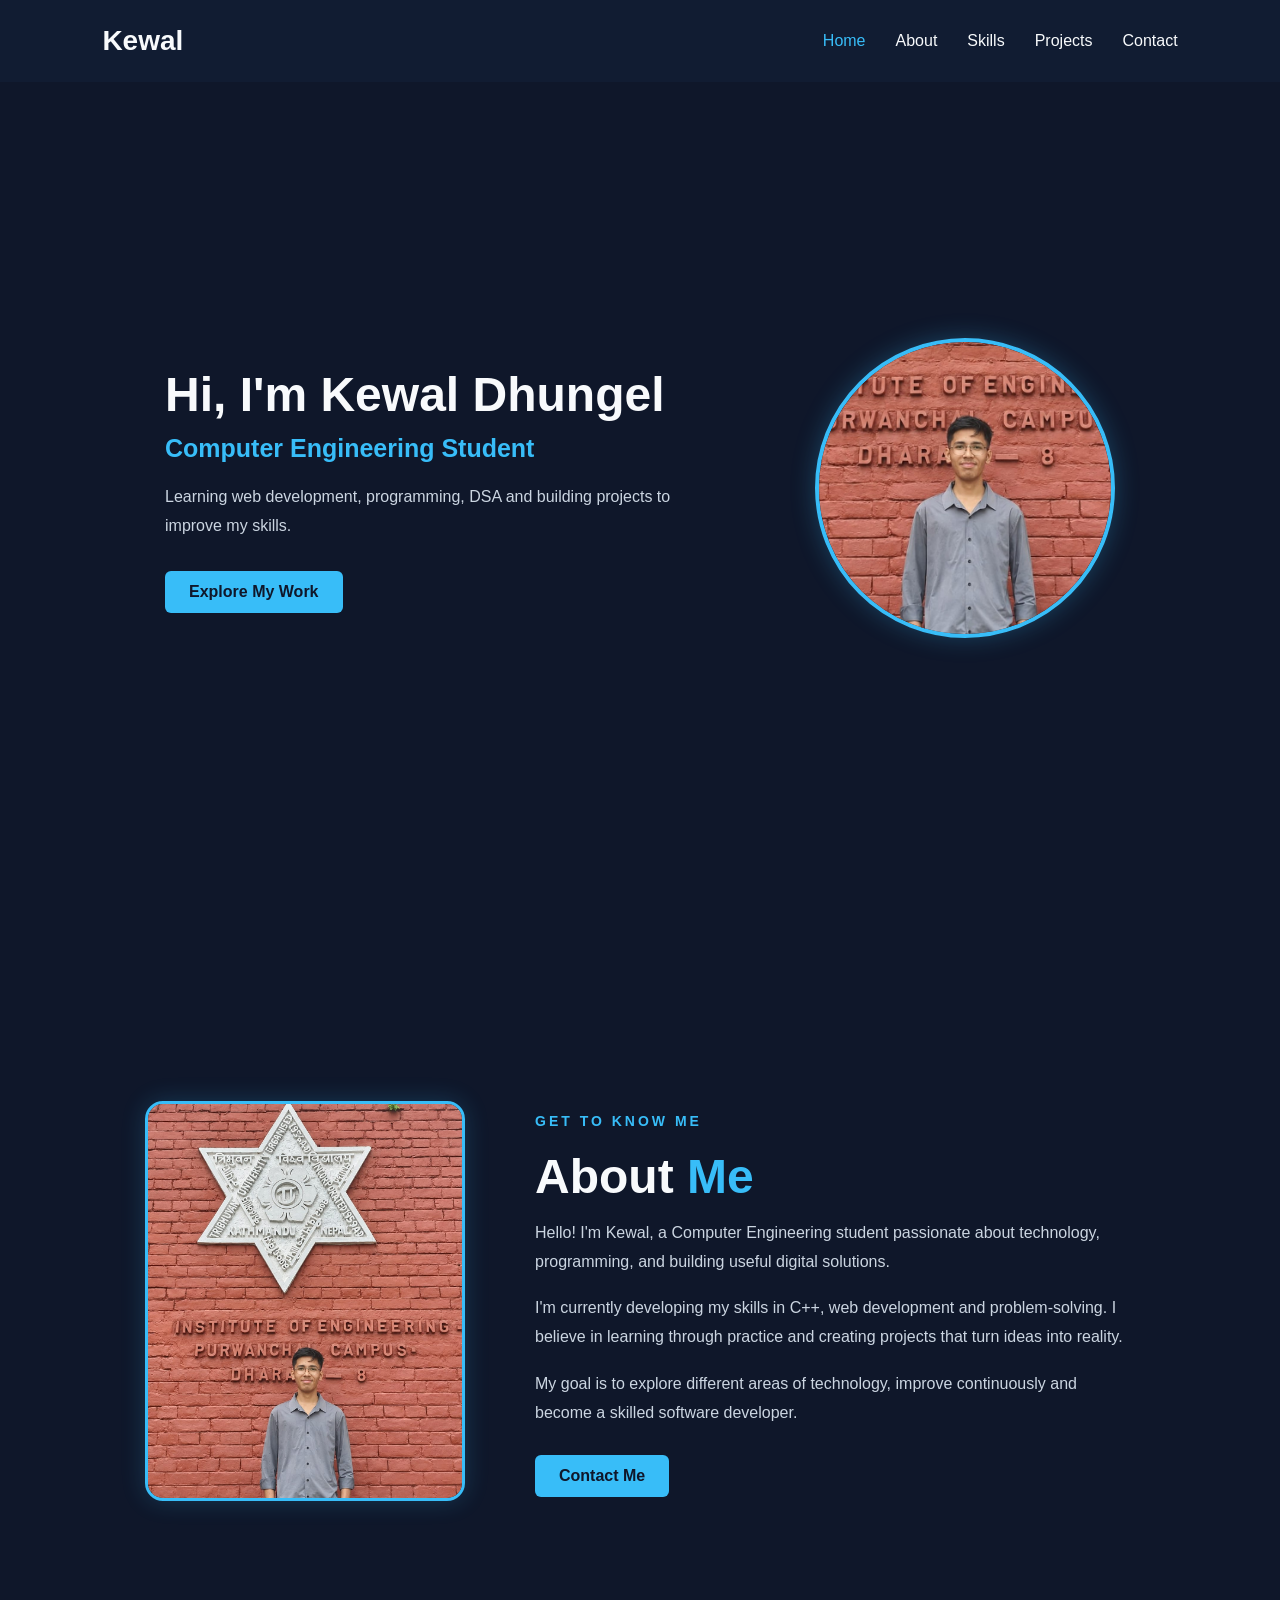
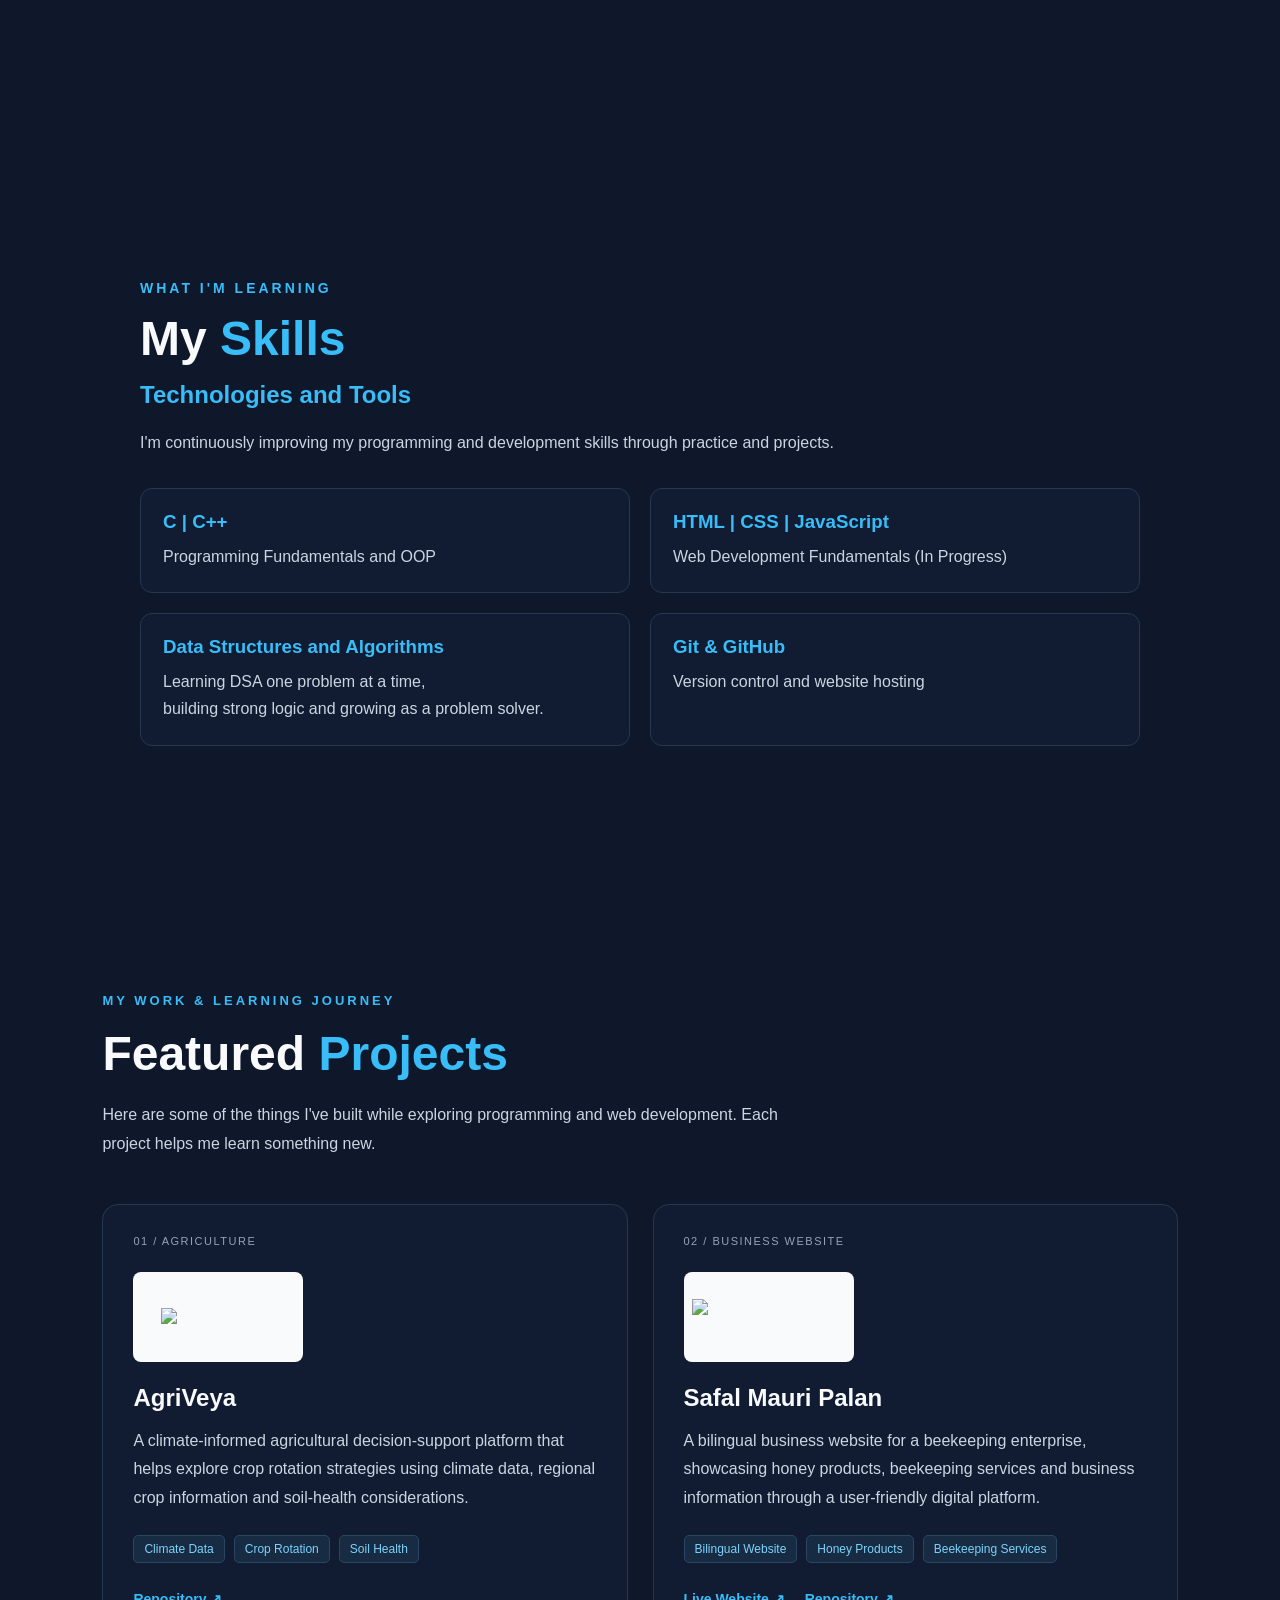
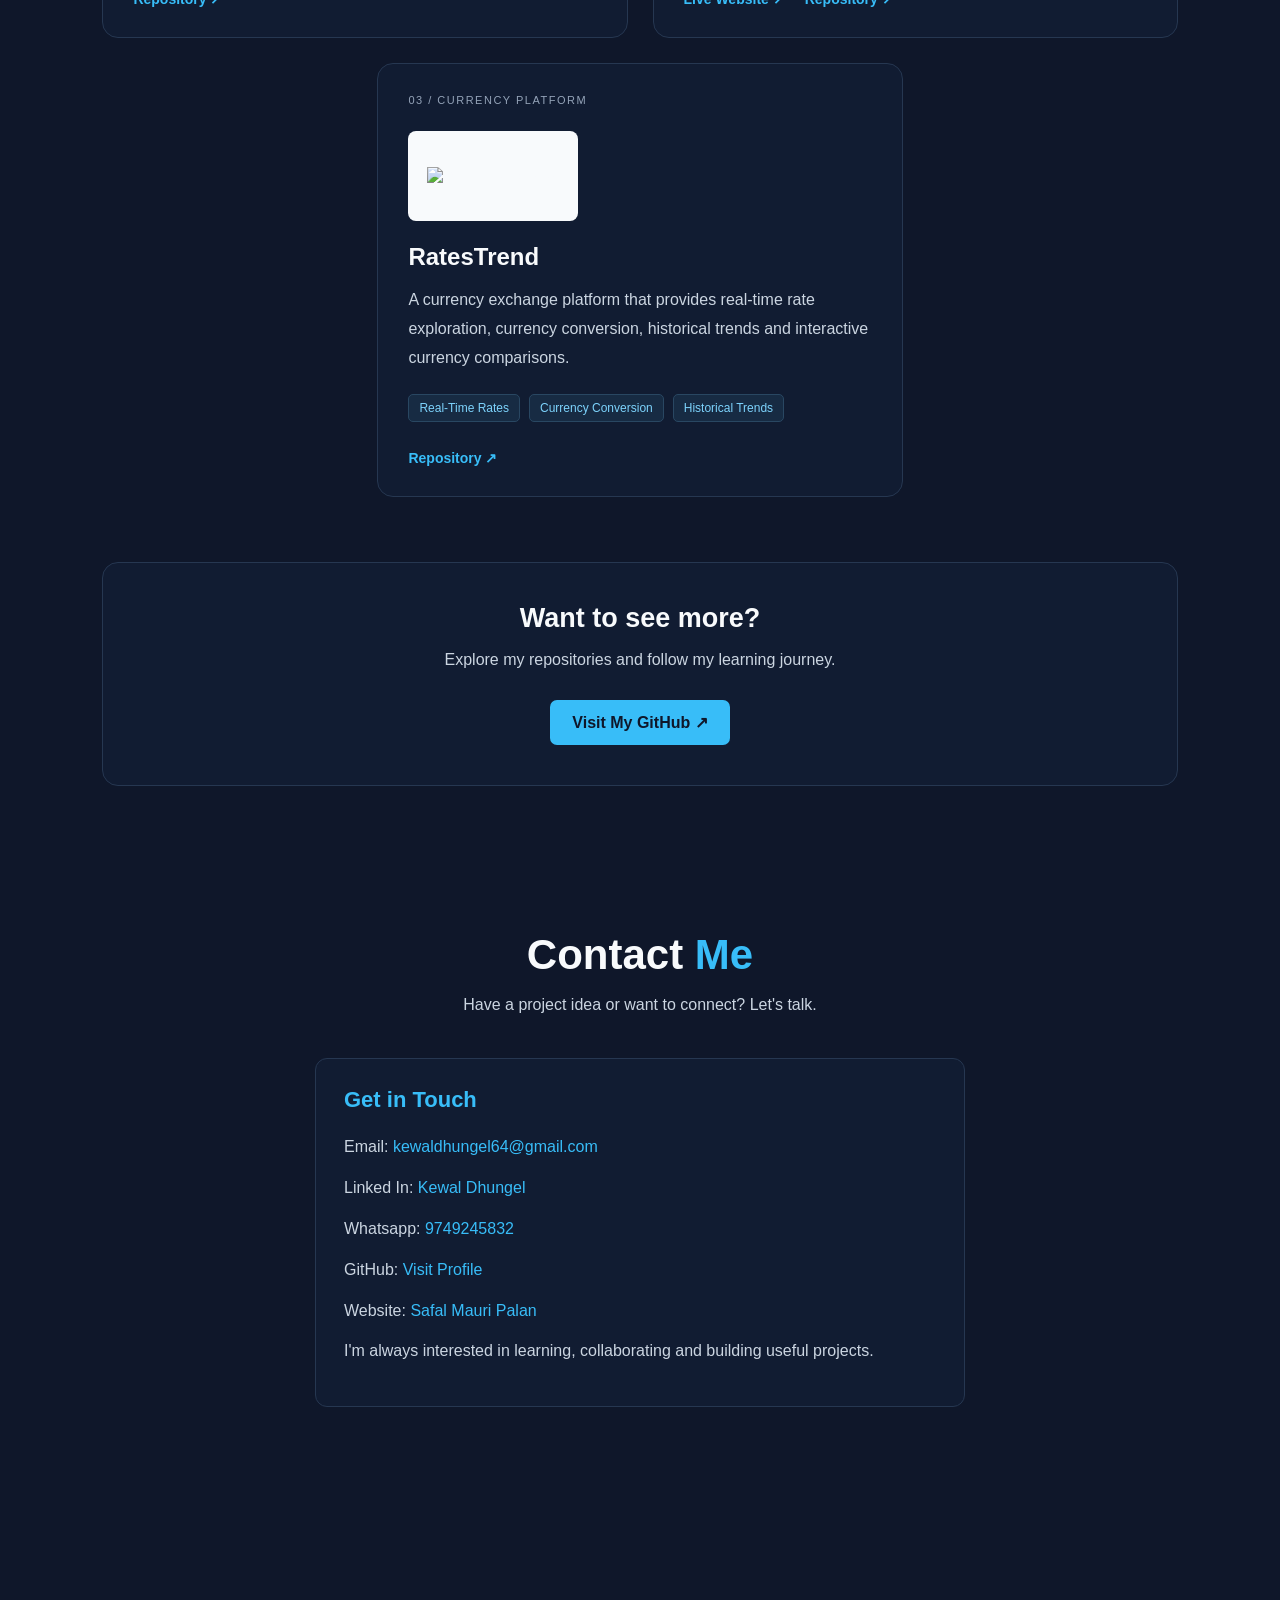
==== commit 37b58d77: "single page scrolling" ====
--- a/index.html
+++ b/index.html
@@ -1,4 +1,3 @@
-
 <!DOCTYPE html>
 <html lang="en">
 <head>
@@ -11,37 +10,286 @@
 
     <!-- Header -->
     <header class="header">
-        <a href="#" class="logo">Kewal<span>.</span></a>
+        <a href="#home" class="logo">Kewal</a>
 
         <nav class="navbar">
-            <a href="index.html" class="active">Home</a>
-            <a href="about.html">About</a>
-            <a href="skills.html">Skills</a>
-            <a href="projects.html">Projects</a>
-            <a href="contact.html">Contact</a>
+            <a href="#home" class="active">Home</a>
+            <a href="#about">About</a>
+            <a href="#skills">Skills</a>
+            <a href="#projects">Projects</a>
+            <a href="#contact">Contact</a>
         </nav>
     </header>
 
-    <!-- Hero Section -->
-    <section class="home" id="home">
-
-        <div class="home-content">
-            <h1>Hi, I'm Kewal Dhungel</h1>
-            <h2><b>Computer Engineering Student</b></h2>
-            <p>
-                Learning web development, programming, DSA
-                and building projects to improve my skills.
+    <main>
+        <!-- Hero Section -->
+        <section class="home" id="home">
+            <div class="home-content">
+                <h1>Hi, I'm Kewal Dhungel</h1>
+                <h2><b>Computer Engineering Student</b></h2>
+                <p>
+                    Learning web development, programming, DSA
+                    and building projects to improve my skills.
+                </p>
+
+                <a href="#projects" class="btn">Explore My Work</a>
+            </div>
+
+            <div class="home-image">
+                <img src="Images/profile1.jpg" alt="Kewal's profile photo">
+            </div>
+        </section>
+
+        <!-- About -->
+        <section class="about-page" id="about">
+            <div class="about-image">
+                <img src="Images/profile2.jpg" alt="Kewal's profile photo">
+            </div>
+
+            <div class="about-content">
+                <p class="intro">GET TO KNOW ME</p>
+
+                <h1>About <span>Me</span></h1>
+
+                <p>
+                    Hello! I'm Kewal, a Computer Engineering student
+                    passionate about technology, programming, and
+                    building useful digital solutions.
+                </p>
+
+                <p>
+                    I'm currently developing my skills in C++,
+                    web development and problem-solving. I believe
+                    in learning through practice and creating
+                    projects that turn ideas into reality.
+                </p>
+
+                <p>
+                    My goal is to explore different areas of
+                    technology, improve continuously and become
+                    a skilled software developer.
+                </p>
+
+                <a href="#contact" class="btn">Contact Me</a>
+            </div>
+        </section>
+
+        <!-- Skills -->
+        <section class="skills-page" id="skills">
+            <div class="skills-content">
+                <p class="intro">WHAT I'M LEARNING</p>
+
+                <h1>My <span>Skills</span></h1>
+
+                <h2>Technologies and Tools</h2>
+
+                <p>
+                    I'm continuously improving my programming and
+                    development skills through practice and projects.
+                </p>
+
+                <div class="skills-list">
+                    <div class="skill">
+                        <h3>C | C++</h3>
+                        <p>Programming Fundamentals and OOP</p>
+                    </div>
+
+                    <div class="skill">
+                        <h3>HTML | CSS | JavaScript</h3>
+                        <p>Web Development Fundamentals (In Progress) </p>
+                    </div>
+
+                    <div class="skill">
+                        <h3>Data Structures and Algorithms</h3>
+                        <p>Learning DSA one problem at a time, <br>
+                        building strong logic and growing as a problem solver. </p>
+                    </div>
+
+                    <div class="skill">
+                        <h3>Git &amp; GitHub</h3>
+                        <p>Version control and website hosting</p>
+                    </div>
+                </div>
+            </div>
+        </section>
+
+        <!-- Projects -->
+        <section class="projects-page" id="projects">
+            <section class="projects-intro">
+                <p class="intro">MY WORK &amp; LEARNING JOURNEY</p>
+                <h1>Featured <span>Projects</span></h1>
+                <p class="description">
+                    Here are some of the things I've built while
+                    exploring programming and web development.
+                    Each project helps me learn something new.
+                </p>
+            </section>
+
+            <section class="project-grid">
+                <article class="project-card">
+                    <div class="project-number">01 / AGRICULTURE</div>
+
+                    <div class="project-icon">
+                        <img
+                            class="project-logo"
+                            src="https://raw.githubusercontent.com/userkewal64/AgriVeya/898f5901ac518678811f68433206dbb424292548/Frontend/agrivia-logo.png"
+                            alt="AgriVeya logo">
+                    </div>
+
+                    <h2>AgriVeya</h2>
+
+                    <p>
+                        A climate-informed agricultural decision-support platform that helps explore crop rotation strategies using climate data, regional crop information and soil-health considerations.
+                    </p>
+
+                    <div class="tech-stack">
+                        <span>Climate Data</span>
+                        <span>Crop Rotation</span>
+                        <span>Soil Health</span>
+                    </div>
+
+                    <div class="project-links">
+                        <a href="https://github.com/userkewal64/AgriVeya"
+                           target="_blank" rel="noopener noreferrer">
+                            Repository ↗
+                        </a>
+                    </div>
+                </article>
+
+                <article class="project-card">
+                    <div class="project-number">02 / BUSINESS WEBSITE</div>
+
+                    <div class="project-icon">
+                        <img
+                            class="project-logo"
+                            src="https://raw.githubusercontent.com/userkewal64/SafalMauriPalan/a672c23ca91479c98f68517488429ba256787f96/Images/logo.png"
+                            alt="Safal Mauri Palan logo">
+                    </div>
+
+                    <h2>Safal Mauri Palan</h2>
+
+                    <p>
+                        A bilingual business website for a beekeeping enterprise, showcasing honey products, beekeeping services and business information through a user-friendly digital platform.
+                    </p>
+
+                    <div class="tech-stack">
+                        <span>Bilingual Website</span>
+                        <span>Honey Products</span>
+                        <span>Beekeeping Services</span>
+                    </div>
+
+                    <div class="project-links">
+                        <a href="https://safalmauripalan.com.np/"
+                           target="_blank" rel="noopener noreferrer">
+                            Live Website ↗
+                        </a>
+
+                        <a href="https://github.com/userkewal64/SafalMauriPalan"
+                           target="_blank" rel="noopener noreferrer">
+                            Repository ↗
+                        </a>
+                    </div>
+                </article>
+
+                <article class="project-card">
+                    <div class="project-number">03 / CURRENCY PLATFORM</div>
+
+                    <div class="project-icon">
+                        <img
+                            class="project-logo"
+                            src="https://raw.githubusercontent.com/userkewal64/RatesTrend/f5d8f3c603328302af99570185a7cb71c61f3f64/ratestrend-logo.svg"
+                            alt="RatesTrend logo">
+                    </div>
+
+                    <h2>RatesTrend</h2>
+
+                    <p>
+                        A currency exchange platform that provides real-time rate exploration, currency conversion, historical trends and interactive currency comparisons.
+                    </p>
+
+                    <div class="tech-stack">
+                        <span>Real-Time Rates</span>
+                        <span>Currency Conversion</span>
+                        <span>Historical Trends</span>
+                    </div>
+
+                    <div class="project-links">
+                        <a href="https://github.com/userkewal64/RatesTrend"
+                           target="_blank" rel="noopener noreferrer">
+                            Repository ↗
+                        </a>
+                    </div>
+                </article>
+            </section>
+
+            <section class="github-cta">
+                <h2>Want to see more?</h2>
+                <p>Explore my repositories and follow my learning journey.</p>
+
+                <a href="https://github.com/userkewal64"
+                   target="_blank" rel="noopener noreferrer"
+                   class="github-button">
+                    Visit My GitHub ↗
+                </a>
+            </section>
+        </section>
+
+        <!-- Contact -->
+        <section class="page contact-page" id="contact">
+            <h1>Contact <span>Me</span></h1>
+            <p class="subtitle">
+                Have a project idea or want to connect? Let's talk.
             </p>
 
-            <a href="projects.html" class="btn">Explore My Work</a>
-        </div>
-
-        <div class="home-image">
-            <img src="Images/profile1.jpg" alt="Kewal's profile photo">
-        </div>
-
-    </section>
-
+            <div class="card contact-card">
+                <h2>Get in Touch</h2>
+
+                <p>
+                    Email:
+                    <a href="https://mail.google.com/mail/?view=cm&amp;to=kewaldhungel321@gmail.com">
+                        kewaldhungel64@gmail.com
+                    </a>
+                </p>
+
+                <p>
+                    Linked In:
+                    <a href="https://www.linkedin.com/in/kewal-dhungel-78097a371/"
+                       target="_blank" rel="noopener noreferrer">
+                        Kewal Dhungel
+                    </a>
+                </p>
+
+                <p>
+                    Whatsapp:
+                    <a href="https://wa.me/9779749245832"
+                       target="_blank" rel="noopener noreferrer">
+                        9749245832
+                    </a>
+                </p>
+
+                <p>
+                    GitHub:
+                    <a href="https://github.com/userkewal64"
+                       target="_blank" rel="noopener noreferrer">
+                        Visit Profile
+                    </a>
+                </p>
+
+                <p>
+                    Website:
+                    <a href="https://safalmauripalan.com.np/"
+                       target="_blank" rel="noopener noreferrer">
+                        Safal Mauri Palan
+                    </a>
+                </p>
+
+                <p>
+                    I'm always interested in learning, collaborating
+                    and building useful projects.
+                </p>
+            </div>
+        </section>
+    </main>
 
 </body>
 </html>
--- a/style.css
+++ b/style.css
@@ -6,10 +6,22 @@
     box-sizing: border-box;
 }
 
+html {
+    scroll-behavior: smooth;
+}
+
 body {
     font-family: Arial, sans-serif;
     background-color: #0f172a;
     color: #f8fafc;
+}
+
+.home,
+.about-page,
+.skills-page,
+.projects-page,
+.contact-page {
+    scroll-margin-top: 110px;
 }
 
 /* Header */
@@ -54,12 +66,12 @@
 
 /* Hero Section */
 .home {
-    min-height: 85vh;
-    display: flex;
-    justify-content: space-between;
+    min-height: calc(100vh - 84px);
+    display: flex;
+    justify-content: center;
     align-items: center;
-    gap: 50px;
-    padding: 50px 8%;
+    gap: clamp(40px, 8vw, 100px);
+    padding: 45px 8%;
 }
 
 .home-content {
@@ -122,9 +134,11 @@
     }
 
     .home {
+        min-height: calc(100vh - 130px);
         flex-direction: column-reverse;
         text-align: center;
-        padding: 40px 6%;
+        gap: 30px;
+        padding: 38px 6% 48px;
     }
 
     .home-content h1 {
@@ -471,6 +485,12 @@
     gap: 25px;
 }
 
+.project-card:nth-child(3) {
+    grid-column: 1 / -1;
+    justify-self: center;
+    width: calc((100% - 25px) / 2);
+}
+
 .project-card {
     display: flex;
     flex-direction: column;
@@ -495,14 +515,21 @@
 }
 
 .project-icon {
-    display: grid;
-    place-items: center;
-    width: 58px;
-    height: 58px;
-    background: #1e3350;
-    border-radius: 14px;
-    font-size: 28px;
+    display: flex;
+    align-items: center;
+    justify-content: center;
+    width: 170px;
+    height: 90px;
+    padding: 8px;
+    background: #f8fafc;
+    border-radius: 8px;
     margin-bottom: 22px;
+}
+
+.project-logo {
+    max-width: 100%;
+    max-height: 100%;
+    object-fit: contain;
 }
 
 .project-card h2 {
@@ -607,6 +634,12 @@
         grid-template-columns: 1fr;
     }
 
+    .project-card:nth-child(3) {
+        grid-column: auto;
+        justify-self: stretch;
+        width: 100%;
+    }
+
     .project-card {
         padding: 24px;
     }
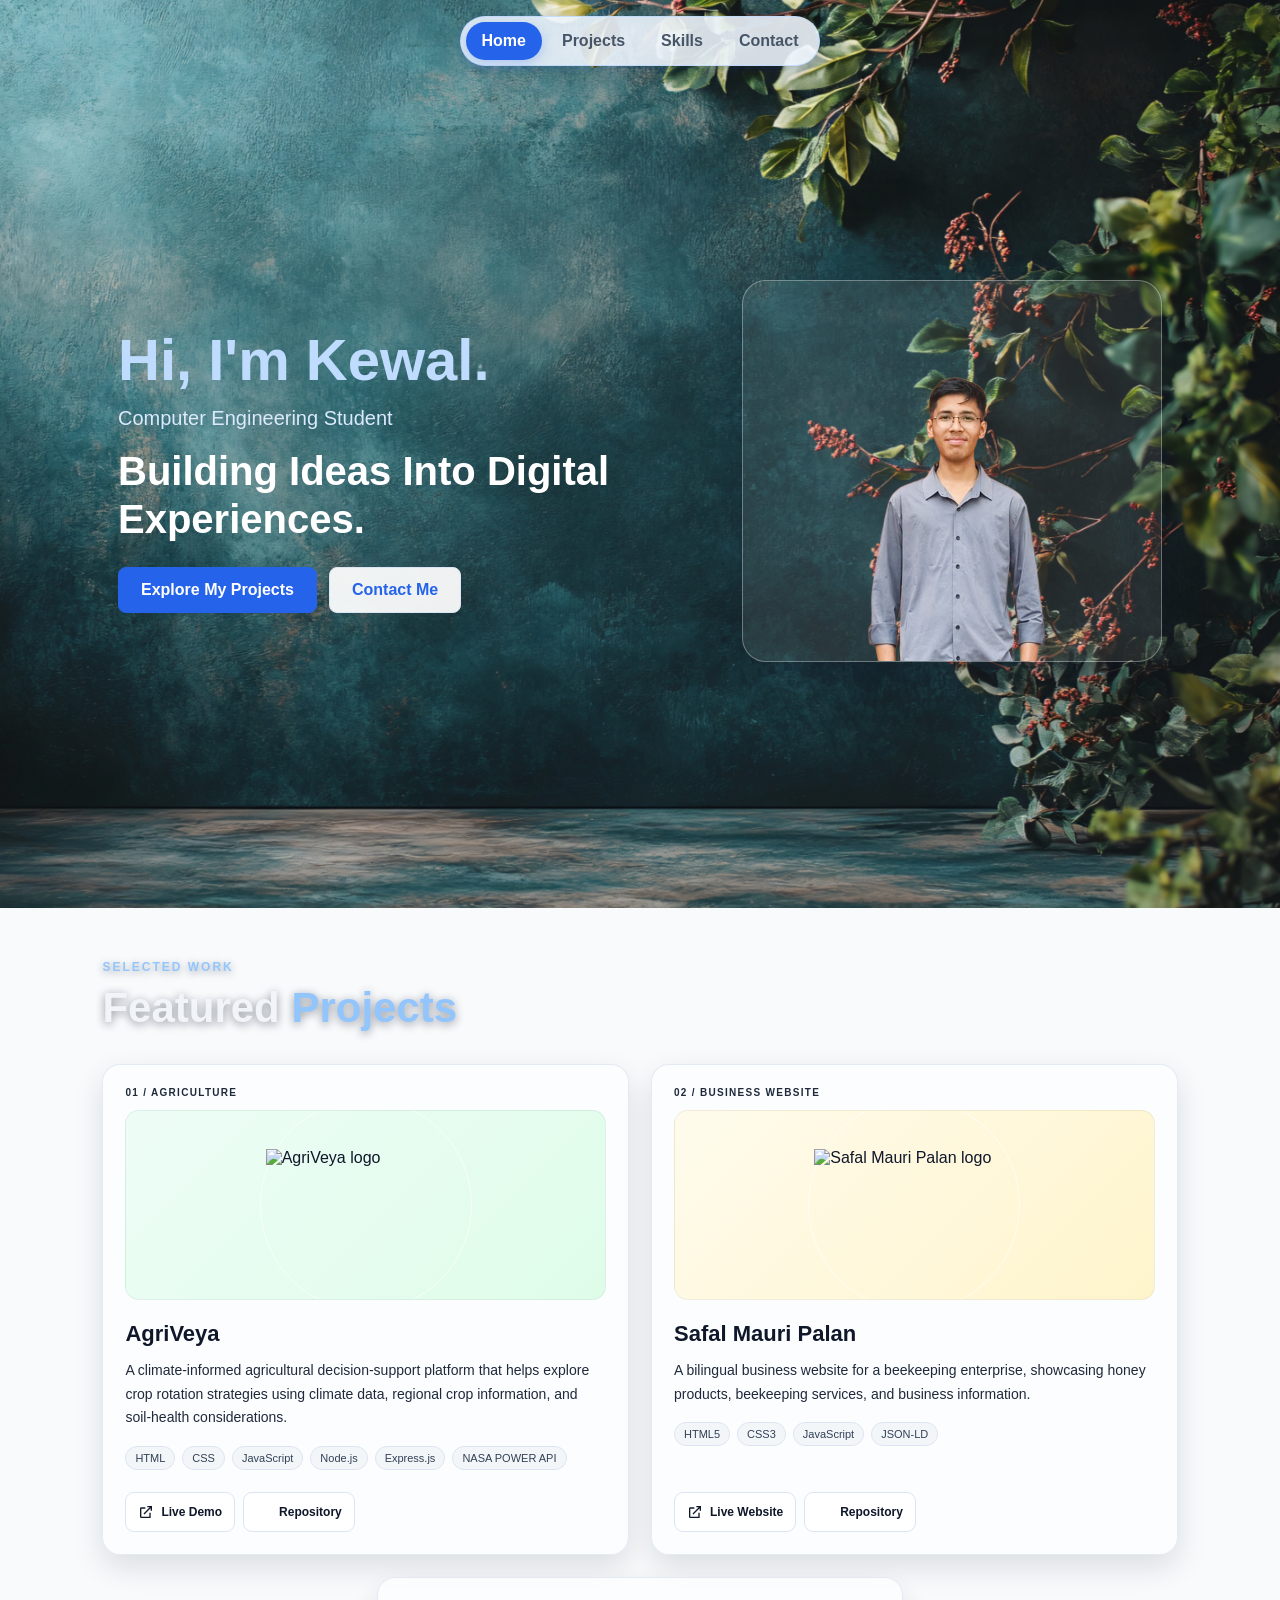
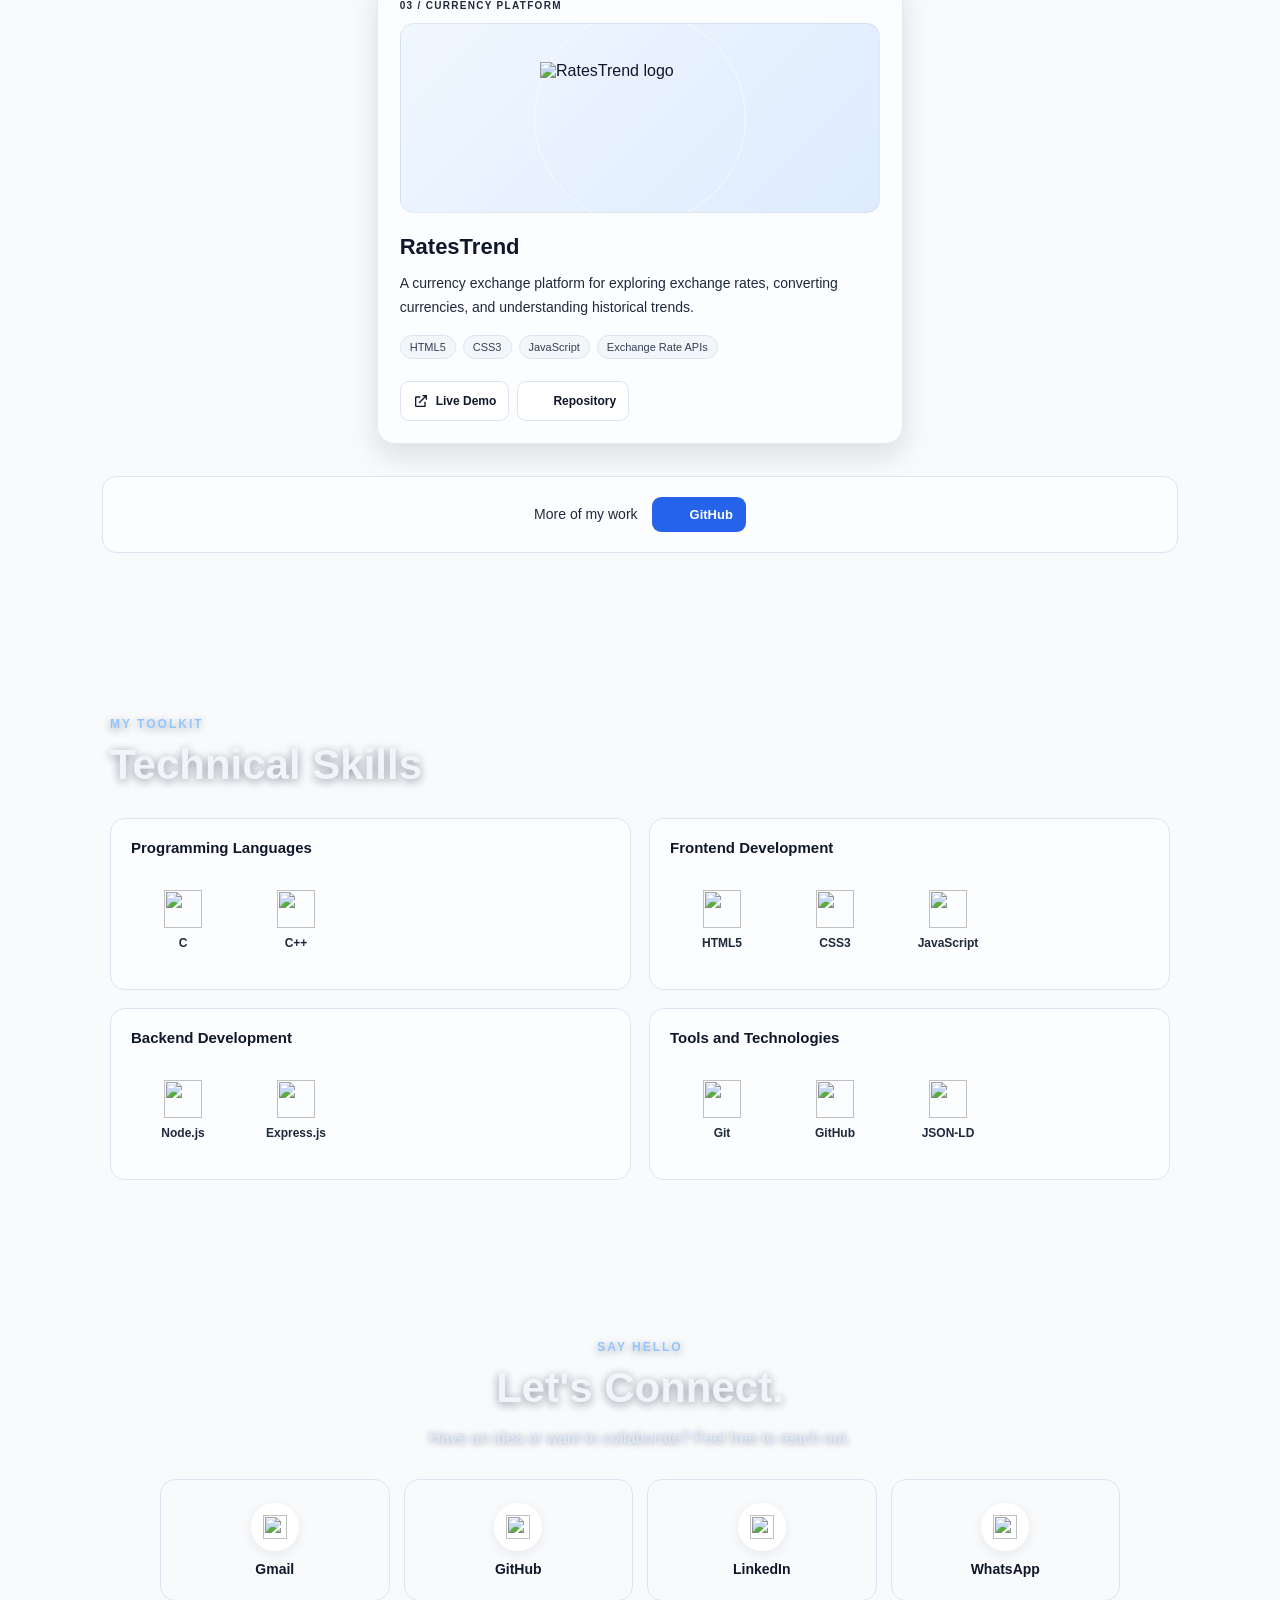
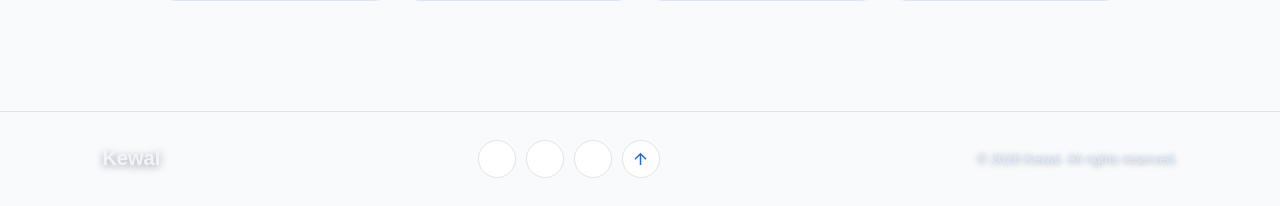
==== commit 80501439: "text and visuals edits before final deployment" ====
--- a/index.html
+++ b/index.html
@@ -3,20 +3,17 @@
 <head>
     <meta charset="UTF-8">
     <meta name="viewport" content="width=device-width, initial-scale=1.0">
-    <title>Kewal Dhungel</title>
+    <title>Kewal | Developer Portfolio</title>
     <link rel="stylesheet" href="style.css">
 </head>
-<body>
+<body class="portfolio">
 
     <!-- Header -->
     <header class="header">
-        <a href="#home" class="logo">Kewal</a>
-
-        <nav class="navbar">
-            <a href="#home" class="active">Home</a>
-            <a href="#about">About</a>
+        <nav class="navbar" aria-label="Primary navigation">
+            <a href="#home" class="active" aria-current="location">Home</a>
+            <a href="#projects">Projects</a>
             <a href="#skills">Skills</a>
-            <a href="#projects">Projects</a>
             <a href="#contact">Contact</a>
         </nav>
     </header>
@@ -24,272 +21,304 @@
     <main>
         <!-- Hero Section -->
         <section class="home" id="home">
-            <div class="home-content">
-                <h1>Hi, I'm Kewal Dhungel</h1>
-                <h2><b>Computer Engineering Student</b></h2>
-                <p>
-                    Learning web development, programming, DSA
-                    and building projects to improve my skills.
-                </p>
-
-                <a href="#projects" class="btn">Explore My Work</a>
-            </div>
-
-            <div class="home-image">
-                <img src="Images/profile1.jpg" alt="Kewal's profile photo">
-            </div>
-        </section>
-
-        <!-- About -->
-        <section class="about-page" id="about">
-            <div class="about-image">
-                <img src="Images/profile2.jpg" alt="Kewal's profile photo">
-            </div>
-
-            <div class="about-content">
-                <p class="intro">GET TO KNOW ME</p>
-
-                <h1>About <span>Me</span></h1>
-
-                <p>
-                    Hello! I'm Kewal, a Computer Engineering student
-                    passionate about technology, programming, and
-                    building useful digital solutions.
-                </p>
-
-                <p>
-                    I'm currently developing my skills in C++,
-                    web development and problem-solving. I believe
-                    in learning through practice and creating
-                    projects that turn ideas into reality.
-                </p>
-
-                <p>
-                    My goal is to explore different areas of
-                    technology, improve continuously and become
-                    a skilled software developer.
-                </p>
-
-                <a href="#contact" class="btn">Contact Me</a>
-            </div>
-        </section>
-
-        <!-- Skills -->
-        <section class="skills-page" id="skills">
-            <div class="skills-content">
-                <p class="intro">WHAT I'M LEARNING</p>
-
-                <h1>My <span>Skills</span></h1>
-
-                <h2>Technologies and Tools</h2>
-
-                <p>
-                    I'm continuously improving my programming and
-                    development skills through practice and projects.
-                </p>
-
-                <div class="skills-list">
-                    <div class="skill">
-                        <h3>C | C++</h3>
-                        <p>Programming Fundamentals and OOP</p>
-                    </div>
-
-                    <div class="skill">
-                        <h3>HTML | CSS | JavaScript</h3>
-                        <p>Web Development Fundamentals (In Progress) </p>
-                    </div>
-
-                    <div class="skill">
-                        <h3>Data Structures and Algorithms</h3>
-                        <p>Learning DSA one problem at a time, <br>
-                        building strong logic and growing as a problem solver. </p>
-                    </div>
-
-                    <div class="skill">
-                        <h3>Git &amp; GitHub</h3>
-                        <p>Version control and website hosting</p>
-                    </div>
+            <div class="home-content" data-reveal>
+                <h1 class="home-greeting">Hi, I'm Kewal.</h1>
+                <p class="home-role">Computer Engineering Student</p>
+                <h2>Building Ideas Into Digital Experiences.</h2>
+
+                <div class="hero-actions">
+                    <a href="#projects" class="btn">Explore My Projects</a>
+                    <a href="#contact" class="btn btn-secondary">Contact Me</a>
                 </div>
+            </div>
+
+            <div class="home-portrait-frame" data-reveal>
+                <img class="home-portrait" src="Images/profile.png" alt="Portrait of Kewal">
             </div>
         </section>
 
         <!-- Projects -->
         <section class="projects-page" id="projects">
-            <section class="projects-intro">
-                <p class="intro">MY WORK &amp; LEARNING JOURNEY</p>
-                <h1>Featured <span>Projects</span></h1>
-                <p class="description">
-                    Here are some of the things I've built while
-                    exploring programming and web development.
-                    Each project helps me learn something new.
-                </p>
-            </section>
-
-            <section class="project-grid">
-                <article class="project-card">
+            <div class="projects-intro" data-reveal>
+                <p class="intro">SELECTED WORK</p>
+                <h2>Featured <span>Projects</span></h2>
+            </div>
+
+            <section class="project-grid" aria-label="Featured projects">
+                <article class="project-card" data-reveal>
                     <div class="project-number">01 / AGRICULTURE</div>
 
-                    <div class="project-icon">
+                    <div class="project-visual project-visual--agriveya">
                         <img
                             class="project-logo"
                             src="https://raw.githubusercontent.com/userkewal64/AgriVeya/898f5901ac518678811f68433206dbb424292548/Frontend/agrivia-logo.png"
-                            alt="AgriVeya logo">
-                    </div>
-
-                    <h2>AgriVeya</h2>
+                            alt="AgriVeya logo"
+                            loading="lazy"
+                            decoding="async">
+                    </div>
+
+                    <h3>AgriVeya</h3>
 
                     <p>
-                        A climate-informed agricultural decision-support platform that helps explore crop rotation strategies using climate data, regional crop information and soil-health considerations.
+                        A climate-informed agricultural decision-support platform that helps explore crop rotation strategies using climate data, regional crop information, and soil-health considerations.
                     </p>
 
                     <div class="tech-stack">
-                        <span>Climate Data</span>
-                        <span>Crop Rotation</span>
-                        <span>Soil Health</span>
+                        <span>HTML</span>
+                        <span>CSS</span>
+                        <span>JavaScript</span>
+                        <span>Node.js</span>
+                        <span>Express.js</span>
+                        <span>NASA POWER API</span>
                     </div>
 
                     <div class="project-links">
+                        <a href="https://agriveya.pages.dev/"
+                           target="_blank" rel="noopener noreferrer"
+                           aria-label="Open AgriVeya live demo in a new tab">
+                            <svg viewBox="0 0 24 24" aria-hidden="true"><path d="M14 3h7v7h-2V6.41l-9.29 9.3-1.42-1.42L17.59 5H14V3ZM5 5h6v2H5v12h12v-6h2v8H5a2 2 0 0 1-2-2V7a2 2 0 0 1 2-2Z"/></svg>
+                            Live Demo
+                        </a>
                         <a href="https://github.com/userkewal64/AgriVeya"
-                           target="_blank" rel="noopener noreferrer">
-                            Repository ↗
+                           target="_blank" rel="noopener noreferrer"
+                           aria-label="Open AgriVeya GitHub repository in a new tab">
+                            <img src="https://cdn.simpleicons.org/github/181717" alt="" loading="lazy">
+                            Repository
                         </a>
                     </div>
                 </article>
 
-                <article class="project-card">
+                <article class="project-card" data-reveal>
                     <div class="project-number">02 / BUSINESS WEBSITE</div>
 
-                    <div class="project-icon">
+                    <div class="project-visual project-visual--safal">
                         <img
                             class="project-logo"
                             src="https://raw.githubusercontent.com/userkewal64/SafalMauriPalan/a672c23ca91479c98f68517488429ba256787f96/Images/logo.png"
-                            alt="Safal Mauri Palan logo">
-                    </div>
-
-                    <h2>Safal Mauri Palan</h2>
+                            alt="Safal Mauri Palan logo"
+                            loading="lazy"
+                            decoding="async">
+                    </div>
+
+                    <h3>Safal Mauri Palan</h3>
 
                     <p>
-                        A bilingual business website for a beekeeping enterprise, showcasing honey products, beekeeping services and business information through a user-friendly digital platform.
+                        A bilingual business website for a beekeeping enterprise, showcasing honey products, beekeeping services, and business information.
                     </p>
 
                     <div class="tech-stack">
-                        <span>Bilingual Website</span>
-                        <span>Honey Products</span>
-                        <span>Beekeeping Services</span>
+                        <span>HTML5</span>
+                        <span>CSS3</span>
+                        <span>JavaScript</span>
+                        <span>JSON-LD</span>
                     </div>
 
                     <div class="project-links">
                         <a href="https://safalmauripalan.com.np/"
-                           target="_blank" rel="noopener noreferrer">
-                            Live Website ↗
-                        </a>
-
+                           target="_blank" rel="noopener noreferrer"
+                           aria-label="Open Safal Mauri Palan website in a new tab">
+                            <svg viewBox="0 0 24 24" aria-hidden="true"><path d="M14 3h7v7h-2V6.41l-9.29 9.3-1.42-1.42L17.59 5H14V3ZM5 5h6v2H5v12h12v-6h2v8H5a2 2 0 0 1-2-2V7a2 2 0 0 1 2-2Z"/></svg>
+                            Live Website
+                        </a>
                         <a href="https://github.com/userkewal64/SafalMauriPalan"
-                           target="_blank" rel="noopener noreferrer">
-                            Repository ↗
+                           target="_blank" rel="noopener noreferrer"
+                           aria-label="Open Safal Mauri Palan GitHub repository in a new tab">
+                            <img src="https://cdn.simpleicons.org/github/181717" alt="" loading="lazy">
+                            Repository
                         </a>
                     </div>
                 </article>
 
-                <article class="project-card">
+                <article class="project-card" data-reveal>
                     <div class="project-number">03 / CURRENCY PLATFORM</div>
 
-                    <div class="project-icon">
+                    <div class="project-visual project-visual--ratestrend">
                         <img
                             class="project-logo"
                             src="https://raw.githubusercontent.com/userkewal64/RatesTrend/f5d8f3c603328302af99570185a7cb71c61f3f64/ratestrend-logo.svg"
-                            alt="RatesTrend logo">
-                    </div>
-
-                    <h2>RatesTrend</h2>
+                            alt="RatesTrend logo"
+                            loading="lazy"
+                            decoding="async">
+                    </div>
+
+                    <h3>RatesTrend</h3>
 
                     <p>
-                        A currency exchange platform that provides real-time rate exploration, currency conversion, historical trends and interactive currency comparisons.
+                        A currency exchange platform for exploring exchange rates, converting currencies, and understanding historical trends.
                     </p>
 
                     <div class="tech-stack">
-                        <span>Real-Time Rates</span>
-                        <span>Currency Conversion</span>
-                        <span>Historical Trends</span>
+                        <span>HTML5</span>
+                        <span>CSS3</span>
+                        <span>JavaScript</span>
+                        <span>Exchange Rate APIs</span>
                     </div>
 
                     <div class="project-links">
+                        <a href="https://ratestrend.pages.dev/"
+                           target="_blank" rel="noopener noreferrer"
+                           aria-label="Open RatesTrend live demo in a new tab">
+                            <svg viewBox="0 0 24 24" aria-hidden="true"><path d="M14 3h7v7h-2V6.41l-9.29 9.3-1.42-1.42L17.59 5H14V3ZM5 5h6v2H5v12h12v-6h2v8H5a2 2 0 0 1-2-2V7a2 2 0 0 1 2-2Z"/></svg>
+                            Live Demo
+                        </a>
                         <a href="https://github.com/userkewal64/RatesTrend"
-                           target="_blank" rel="noopener noreferrer">
-                            Repository ↗
+                           target="_blank" rel="noopener noreferrer"
+                           aria-label="Open RatesTrend GitHub repository in a new tab">
+                            <img src="https://cdn.simpleicons.org/github/181717" alt="" loading="lazy">
+                            Repository
                         </a>
                     </div>
                 </article>
             </section>
 
-            <section class="github-cta">
-                <h2>Want to see more?</h2>
-                <p>Explore my repositories and follow my learning journey.</p>
-
+            <div class="github-cta" data-reveal>
+                <p>More of my work</p>
                 <a href="https://github.com/userkewal64"
                    target="_blank" rel="noopener noreferrer"
-                   class="github-button">
-                    Visit My GitHub ↗
-                </a>
-            </section>
+                   class="github-button"
+                   aria-label="Visit Kewal's GitHub profile in a new tab">
+                    <img src="https://cdn.simpleicons.org/github/FFFFFF" alt="" loading="lazy">
+                    GitHub
+                </a>
+            </div>
+        </section>
+
+        <!-- Technical Skills -->
+        <section class="skills-page" id="skills">
+            <div class="skills-content">
+                <p class="intro">MY TOOLKIT</p>
+                <h2>Technical Skills</h2>
+
+                <div class="skill-groups">
+                    <section class="skill-category" data-reveal>
+                        <h3>Programming Languages</h3>
+                        <ul class="skill-grid">
+                            <li class="skill-item">
+                                <img src="https://cdn.simpleicons.org/c/00599C" alt="" loading="lazy" decoding="async">
+                                <span>C</span>
+                            </li>
+                            <li class="skill-item">
+                                <img src="https://cdn.simpleicons.org/cplusplus/00599C" alt="" loading="lazy" decoding="async">
+                                <span>C++</span>
+                            </li>
+                        </ul>
+                    </section>
+
+                    <section class="skill-category" data-reveal>
+                        <h3>Frontend Development</h3>
+                        <ul class="skill-grid">
+                            <li class="skill-item">
+                                <img src="https://cdn.simpleicons.org/html5/E34F26" alt="" loading="lazy" decoding="async">
+                                <span>HTML5</span>
+                            </li>
+                            <li class="skill-item">
+                                <img src="https://cdn.simpleicons.org/css/1572B6" alt="" loading="lazy" decoding="async">
+                                <span>CSS3</span>
+                            </li>
+                            <li class="skill-item">
+                                <img src="https://cdn.simpleicons.org/javascript/F7DF1E" alt="" loading="lazy" decoding="async">
+                                <span>JavaScript</span>
+                            </li>
+                        </ul>
+                    </section>
+
+                    <section class="skill-category" data-reveal>
+                        <h3>Backend Development</h3>
+                        <ul class="skill-grid">
+                            <li class="skill-item">
+                                <img src="https://cdn.simpleicons.org/nodedotjs/339933" alt="" loading="lazy" decoding="async">
+                                <span>Node.js</span>
+                            </li>
+                            <li class="skill-item">
+                                <img src="https://cdn.simpleicons.org/express/000000" alt="" loading="lazy" decoding="async">
+                                <span>Express.js</span>
+                            </li>
+                        </ul>
+                    </section>
+
+                    <section class="skill-category" data-reveal>
+                        <h3>Tools and Technologies</h3>
+                        <ul class="skill-grid">
+                            <li class="skill-item">
+                                <img src="https://cdn.simpleicons.org/git/F05032" alt="" loading="lazy" decoding="async">
+                                <span>Git</span>
+                            </li>
+                            <li class="skill-item">
+                                <img src="https://cdn.simpleicons.org/github/181717" alt="" loading="lazy" decoding="async">
+                                <span>GitHub</span>
+                            </li>
+                            <li class="skill-item">
+                                <img src="https://cdn.simpleicons.org/json/000000" alt="" loading="lazy" decoding="async">
+                                <span>JSON-LD</span>
+                            </li>
+                        </ul>
+                    </section>
+                </div>
+            </div>
         </section>
 
         <!-- Contact -->
         <section class="page contact-page" id="contact">
-            <h1>Contact <span>Me</span></h1>
-            <p class="subtitle">
-                Have a project idea or want to connect? Let's talk.
-            </p>
-
-            <div class="card contact-card">
-                <h2>Get in Touch</h2>
-
-                <p>
-                    Email:
-                    <a href="https://mail.google.com/mail/?view=cm&amp;to=kewaldhungel321@gmail.com">
-                        kewaldhungel64@gmail.com
+            <div class="contact-content" data-reveal>
+                <p class="intro">SAY HELLO</p>
+                <h2>Let's Connect.</h2>
+                <p class="subtitle">Have an idea or want to collaborate? Feel free to reach out.</p>
+
+                <div class="contact-methods">
+                    <a class="contact-method contact-method--gmail" href="https://mail.google.com/mail/?view=cm&amp;fs=1&amp;to=kewaldhungel64@gmail.com" target="_blank" rel="noopener noreferrer" aria-label="Gmail" aria-haspopup="menu" aria-controls="gmail-copy-menu" title="Email Kewal">
+                        <span class="contact-icon" aria-hidden="true">
+                            <img src="https://cdn.simpleicons.org/gmail/EA4335" alt="" loading="lazy" decoding="async">
+                        </span>
+                        <span>Gmail</span>
                     </a>
-                </p>
-
-                <p>
-                    Linked In:
-                    <a href="https://www.linkedin.com/in/kewal-dhungel-78097a371/"
-                       target="_blank" rel="noopener noreferrer">
-                        Kewal Dhungel
+                    <a class="contact-method" href="https://github.com/userkewal64" target="_blank" rel="noopener noreferrer" aria-label="Visit Kewal's GitHub profile in a new tab">
+                        <span class="contact-icon" aria-hidden="true">
+                            <img src="https://cdn.simpleicons.org/github/181717" alt="" loading="lazy">
+                        </span>
+                        <span>GitHub</span>
                     </a>
-                </p>
-
-                <p>
-                    Whatsapp:
-                    <a href="https://wa.me/9779749245832"
-                       target="_blank" rel="noopener noreferrer">
-                        9749245832
+                    <a class="contact-method" href="https://www.linkedin.com/in/kewal-dhungel-78097a371/" target="_blank" rel="noopener noreferrer" aria-label="Visit Kewal's LinkedIn profile in a new tab">
+                        <span class="contact-icon" aria-hidden="true">
+                            <img src="https://cdn.jsdelivr.net/gh/devicons/devicon@latest/icons/linkedin/linkedin-original.svg" alt="" loading="lazy">
+                        </span>
+                        <span>LinkedIn</span>
                     </a>
-                </p>
-
-                <p>
-                    GitHub:
-                    <a href="https://github.com/userkewal64"
-                       target="_blank" rel="noopener noreferrer">
-                        Visit Profile
+                    <a class="contact-method" href="https://wa.me/9779749245832" target="_blank" rel="noopener noreferrer" aria-label="Contact Kewal on WhatsApp in a new tab">
+                        <span class="contact-icon" aria-hidden="true">
+                            <img src="https://cdn.simpleicons.org/whatsapp/25D366" alt="" loading="lazy">
+                        </span>
+                        <span>WhatsApp</span>
                     </a>
-                </p>
-
-                <p>
-                    Website:
-                    <a href="https://safalmauripalan.com.np/"
-                       target="_blank" rel="noopener noreferrer">
-                        Safal Mauri Palan
-                    </a>
-                </p>
-
-                <p>
-                    I'm always interested in learning, collaborating
-                    and building useful projects.
-                </p>
+                </div>
+                <div class="gmail-copy-menu" id="gmail-copy-menu" role="menu" hidden>
+                    <button class="gmail-copy-menu-action" type="button" role="menuitem" data-copy-email="kewaldhungel64@gmail.com">Copy Gmail address</button>
+                </div>
+                <p class="copy-feedback" id="gmail-copy-status" role="status" aria-live="polite" aria-atomic="true"></p>
             </div>
         </section>
     </main>
 
+    <footer class="site-footer">
+        <div class="footer-content" data-reveal>
+            <a href="#home" class="footer-brand">Kewal</a>
+            <nav class="footer-links" aria-label="Social links">
+                <a href="https://github.com/userkewal64" target="_blank" rel="noopener noreferrer" aria-label="GitHub" title="GitHub">
+                    <img src="https://cdn.simpleicons.org/github/181717" alt="" loading="lazy">
+                </a>
+                <a href="https://www.linkedin.com/in/kewal-dhungel-78097a371/" target="_blank" rel="noopener noreferrer" aria-label="LinkedIn" title="LinkedIn">
+                    <img src="https://cdn.jsdelivr.net/gh/devicons/devicon@latest/icons/linkedin/linkedin-original.svg" alt="" loading="lazy">
+                </a>
+                <a href="https://wa.me/9779749245832" target="_blank" rel="noopener noreferrer" aria-label="WhatsApp" title="WhatsApp">
+                    <img src="https://cdn.simpleicons.org/whatsapp/25D366" alt="" loading="lazy">
+                </a>
+                <a href="#home" class="back-to-top" aria-label="Back to top" title="Back to top">
+                    <svg viewBox="0 0 24 24" aria-hidden="true"><path d="M12 4 3.5 12.5l1.42 1.42L11 7.83V21h2V7.83l6.08 6.09 1.42-1.42L12 4Z"/></svg>
+                </a>
+            </nav>
+            <small>© <span data-current-year>2026</span> Kewal. All rights reserved.</small>
+        </div>
+    </footer>
+
+    <script src="script.js"></script>
 </body>
 </html>
--- a/style.css
+++ b/style.css
@@ -6,14 +6,53 @@
     box-sizing: border-box;
 }
 
+:root {
+    color-scheme: light;
+    --background: #f8fafc;
+    --surface: #ffffff;
+    --surface-muted: #f1f5f9;
+    --text: #0f172a;
+    --muted: #475569;
+    --accent: #2563eb;
+    --accent-hover: #1d4ed8;
+    --accent-soft: #eff6ff;
+    --accent-border: #bfdbfe;
+    --border: #dbe4f0;
+    --shadow: 0 12px 30px rgba(15, 23, 42, 0.07);
+    --surface-glass: rgba(255, 255, 255, 0.62);
+    --surface-glass-strong: rgba(255, 255, 255, 0.93);
+    --text-on-image: #f1f5f9;
+    --muted-on-image: #dbeafe;
+    --accent-on-image: #93c5fd;
+}
+
 html {
     scroll-behavior: smooth;
+    background-color: var(--background);
 }
 
 body {
-    font-family: Arial, sans-serif;
-    background-color: #0f172a;
-    color: #f8fafc;
+    font-family: "Segoe UI", Arial, sans-serif;
+    background-color: var(--background);
+    color: var(--text);
+}
+
+body.portfolio {
+    position: relative;
+    isolation: isolate;
+    background-color: transparent;
+}
+
+body.portfolio::before {
+    position: fixed;
+    z-index: -1;
+    inset: -8px;
+    background-image: url("Images/sample.jpg");
+    background-position: center;
+    background-repeat: no-repeat;
+    background-size: cover;
+    content: "";
+    pointer-events: none;
 }
 
 .home,
@@ -21,7 +60,7 @@
 .skills-page,
 .projects-page,
 .contact-page {
-    scroll-margin-top: 110px;
+    scroll-margin-top: 105px;
 }
 
 /* Header */
@@ -30,22 +69,33 @@
     justify-content: space-between;
     align-items: center;
     padding: 25px 8%;
-    background-color: #111c32;
-
-     position: sticky;
+    background: var(--surface);
+    border-bottom: 1px solid var(--border);
+    position: sticky;
     top: 0;
     z-index: 1000;
 }
 
+.portfolio .header {
+    justify-content: center;
+    top: 8px;
+    padding: 8px 4%;
+    background: transparent;
+    border: 0;
+}
+
 .logo {
-    color: #f8fafc;
-    font-size: 28px;
+    display: inline-block;
+    color: var(--text);
+    font-size: 25px;
     font-weight: bold;
+    line-height: 1.1;
+    letter-spacing: 0.3px;
     text-decoration: none;
 }
 
 .logo span {
-    color: #38bdf8;
+    color: var(--accent);
 }
 
 .navbar {
@@ -53,101 +103,265 @@
     gap: 30px;
 }
 
+.portfolio .navbar {
+    position: relative;
+    isolation: isolate;
+    align-items: center;
+    justify-content: center;
+    flex-wrap: nowrap;
+    gap: 4px;
+    width: max-content;
+    max-width: 100%;
+    padding: 5px;
+    border: 1px solid rgba(191, 219, 254, 0.9);
+    border-radius: 999px;
+    background: rgba(239, 246, 255, 0.88);
+    box-shadow: 0 12px 30px rgba(15, 23, 42, 0.16), 0 2px 8px rgba(37, 99, 235, 0.12);
+    pointer-events: auto;
+}
+
+.portfolio .navbar::before {
+    position: absolute;
+    top: 5px;
+    left: 0;
+    z-index: 0;
+    width: var(--active-indicator-width, 0px);
+    height: calc(100% - 10px);
+    border-radius: 999px;
+    background: var(--accent);
+    content: "";
+    pointer-events: none;
+    transform: translateX(var(--active-indicator-x, 0px));
+    box-shadow: 0 4px 12px rgba(37, 99, 235, 0.25);
+    transition: transform 0.3s ease, width 0.3s ease;
+}
+
 .navbar a {
-    color: #f8fafc;
+    color: var(--muted);
     text-decoration: none;
     font-size: 16px;
-    transition: color 0.3s;
+    transition: color 0.25s ease;
+}
+
+.portfolio .navbar a {
+    position: relative;
+    z-index: 1;
+    padding: 10px 16px;
+    font-weight: 600;
+    border-radius: 999px;
+    background: transparent;
+    white-space: nowrap;
+    transition: color 0.25s ease, background-color 0.25s ease, transform 0.25s ease;
+}
+
+.portfolio .navbar a::after {
+    content: none;
 }
 
 .navbar a:hover {
-    color: #38bdf8;
+    color: var(--accent);
+}
+
+.portfolio .navbar a:not(.active):hover {
+    color: var(--accent);
+    background: rgba(37, 99, 235, 0.1);
+}
+
+.portfolio .navbar a.active,
+.portfolio .navbar a.active:hover {
+    color: #ffffff;
+    background: transparent;
+    font-weight: 700;
+}
+
+.portfolio .navbar a:not(.active):hover {
+    transform: translateY(-1px) scale(1.02);
+}
+
+.portfolio .navbar a:not(.active):active,
+.portfolio .navbar a.active:active {
+    transform: scale(0.97);
+}
+
+.portfolio .navbar a:focus-visible,
+.footer-links a:focus-visible,
+.footer-brand:focus-visible {
+    outline: 2px solid var(--accent);
+    outline-offset: 3px;
 }
 
 /* Hero Section */
 .home {
-    min-height: calc(100vh - 84px);
+    min-height: calc(100vh - 90px);
     display: flex;
     justify-content: center;
     align-items: center;
-    gap: clamp(40px, 8vw, 100px);
-    padding: 45px 8%;
+    gap: clamp(32px, 5vw, 72px);
+    padding: 64px 8%;
+}
+
+.home-greeting {
+    color: #bfdbfe;
+    font-size: clamp(40px, 4.7vw, 58px);
+    font-weight: 700;
+    line-height: 1.08;
+    margin-bottom: 12px;
 }
 
 .home-content {
-    max-width: 550px;
-}
-
-.home-content h1 {
-    font-size: 48px;
-    margin-bottom: 12px;
+    flex: 0 1 560px;
+    max-width: 560px;
+}
+
+.about-content h1 span {
+    color: var(--accent);
+}
+
+.home-role {
+    color: #dbeafe;
+    font-size: 20px;
+    line-height: 1.5;
+    margin-bottom: 14px;
 }
 
 .home-content h2 {
-    color: #38bdf8;
-    font-size: 25px;
-    margin-bottom: 20px;
-}
-
-.home-content p {
-    color: #cbd5e1;
-    line-height: 1.8;
-    margin-bottom: 30px;
+    color: #ffffff;
+    font-size: clamp(28px, 3.2vw, 40px);
+    line-height: 1.2;
+    margin-bottom: 24px;
+}
+
+.hero-actions {
+    display: flex;
+    flex-wrap: wrap;
+    gap: 12px;
 }
 
 .btn {
     display: inline-block;
-    background-color: #38bdf8;
-    color: #0f172a;
-    padding: 12px 24px;
-    border-radius: 6px;
+    background-color: var(--accent);
+    color: #ffffff;
+    padding: 13px 22px;
+    border: 1px solid var(--accent);
+    border-radius: 8px;
     text-decoration: none;
     font-weight: bold;
+    transition: background-color 0.25s ease, border-color 0.25s ease, color 0.25s ease, transform 0.25s ease, box-shadow 0.25s ease;
 }
 
 .btn:hover {
-    background-color: #7dd3fc;
-}
-
-
-/* Profile Image */
-.home-image img {
-    width: 300px;
-    height: 300px;
-    object-fit: cover;
-    border-radius: 50%;
-    border: 4px solid #38bdf8;
-    box-shadow: 0 0 25px #38bdf844;
+    background-color: var(--accent-hover);
+    border-color: var(--accent-hover);
+    box-shadow: 0 8px 18px rgba(37, 99, 235, 0.18);
+    transform: translateY(-2px);
+}
+
+.btn:active,
+.github-button:active {
+    box-shadow: none;
+    transform: translateY(0);
+}
+
+.btn-secondary {
+    background: var(--surface-glass-strong);
+    color: var(--accent);
+    border-color: var(--border);
+}
+
+.btn-secondary:hover {
+    background: var(--accent-soft);
+    color: var(--accent-hover);
+    border-color: var(--accent-border);
+}
+
+.home-portrait-frame {
+    flex: 0 1 420px;
+    width: min(100%, 420px);
+    overflow: hidden;
+    border: 1px solid rgba(255, 255, 255, 0.32);
+    border-radius: 24px;
+    background: rgba(255, 255, 255, 0.08);
+    box-shadow: 0 18px 40px rgba(15, 23, 42, 0.28);
+    transition: transform 0.25s ease, box-shadow 0.25s ease, border-color 0.25s ease;
+}
+
+.home-portrait-frame:hover {
+    transform: translateY(-4px);
+    border-color: rgba(191, 219, 254, 0.7);
+    box-shadow: 0 24px 48px rgba(15, 23, 42, 0.36);
+}
+
+.home-portrait {
+    display: block;
+    width: 100%;
+    height: auto;
+    object-fit: contain;
+    object-position: center bottom;
 }
 
 /* Responsive Design */
+@media (min-width: 769px) and (max-width: 1024px) {
+    .home {
+        gap: clamp(24px, 4vw, 40px);
+        padding: 56px 6%;
+    }
+
+    .home-content {
+        max-width: 500px;
+    }
+
+    .home-portrait-frame {
+        flex-basis: 340px;
+        width: min(100%, 340px);
+    }
+}
+
 @media (max-width: 768px) {
-    .header {
+    .portfolio .header {
+        padding: 8px 4%;
+    }
+
+    .portfolio .navbar {
+        gap: 2px;
+        padding: 4px;
+    }
+
+    .home {
+        min-height: calc(100vh - 90px);
         flex-direction: column;
-        gap: 20px;
-    }
-
-    .navbar {
+        text-align: center;
+        gap: 24px;
+        padding: 48px 6% 56px;
+    }
+
+    .home-content {
+        flex: 0 1 auto;
+    }
+
+    .portfolio .navbar a {
+        padding: 8px 10px;
+        font-size: 14px;
+    }
+
+    .home-content .home-greeting {
+        font-size: clamp(34px, 9vw, 40px);
+    }
+
+    .home-role {
+        font-size: 17px;
+    }
+
+    .home-content h2 {
+        font-size: clamp(25px, 6.5vw, 32px);
+    }
+
+    .hero-actions {
         justify-content: center;
-        flex-wrap: wrap;
-        gap: 15px;
-    }
-
-    .home {
-        min-height: calc(100vh - 130px);
-        flex-direction: column-reverse;
-        text-align: center;
-        gap: 30px;
-        padding: 38px 6% 48px;
-    }
-
-    .home-content h1 {
-        font-size: 36px;
-    }
-
-    .home-image img {
-        width: 220px;
-        height: 220px;
+    }
+
+    .home-portrait-frame {
+        flex: 0 1 auto;
+        width: min(100%, 300px);
     }
 }
 
@@ -155,7 +369,7 @@
 /* About Webpage */
 
 .navbar a.active {
-    color: #38bdf8;
+    color: var(--accent);
 }
 
 .about-page {
@@ -163,25 +377,18 @@
     display: flex;
     justify-content: center;
     align-items: center;
-    gap: 70px;
-    padding: 70px 8%;
-}
-
-.about-image img {
-    width: 320px;
-    height: 400px;
-    object-fit: cover;
-    border-radius: 18px;
-    border: 3px solid #38bdf8;
-    box-shadow: 0 0 25px #38bdf833;
+    gap: 0;
+    padding: 88px 8%;
+    background: var(--surface);
 }
 
 .about-content {
-    max-width: 600px;
+    width: 100%;
+    max-width: 820px;
 }
 
 .about-content .intro {
-    color: #38bdf8;
+    color: var(--accent);
     font-size: 14px;
     font-weight: bold;
     letter-spacing: 3px;
@@ -189,25 +396,22 @@
 }
 
 .about-content h1 {
-    font-size: 48px;
-    margin-bottom: 15px;
-}
-
-.about-content h1 span {
-    color: #38bdf8;
+    color: var(--text);
+    font-size: 46px;
+    margin-bottom: 22px;
 }
 
 .about-content h2 {
-    color: #38bdf8;
+    color: var(--accent);
     font-size: 24px;
     margin-bottom: 22px;
 }
 
 .about-content p {
-    color: #cbd5e1;
+    color: var(--muted);
     font-size: 16px;
-    line-height: 1.8;
-    margin-bottom: 18px;
+    line-height: 1.85;
+    margin-bottom: 20px;
 }
 
 .about-content .btn {
@@ -219,17 +423,12 @@
     .about-page {
         flex-direction: column;
         text-align: center;
-        gap: 35px;
-        padding: 45px 6%;
-    }
-
-    .about-image img {
-        width: 230px;
-        height: 280px;
+        gap: 0;
+        padding: 64px 6%;
     }
 
     .about-content h1 {
-        font-size: 36px;
+        font-size: 38px;
     }
 
     .about-content h2 {
@@ -245,6 +444,7 @@
     display: flex;
     justify-content: center;
     align-items: center;
+    background: var(--background);
 }
 
 .skills-content {
@@ -253,7 +453,7 @@
 }
 
 .skills-content .intro {
-    color: #38bdf8;
+    color: var(--accent);
     letter-spacing: 3px;
     font-size: 14px;
     font-weight: bold;
@@ -261,22 +461,23 @@
 }
 
 .skills-content h1 {
-    font-size: 48px;
+    color: var(--text);
+    font-size: 46px;
     margin-bottom: 15px;
 }
 
 .skills-content h1 span {
-    color: #38bdf8;
+    color: var(--accent);
 }
 
 .skills-content h2 {
-    color: #38bdf8;
+    color: var(--accent);
     font-size: 24px;
     margin-bottom: 20px;
 }
 
 .skills-content > p:not(.intro) {
-    color: #cbd5e1;
+    color: var(--muted);
     line-height: 1.8;
     margin-bottom: 30px;
 }
@@ -288,26 +489,36 @@
 }
 
 .skill {
-    background-color: #111c32;
-    border: 1px solid #263751;
-    border-radius: 12px;
+    background-color: var(--surface);
+    border: 1px solid var(--border);
+    border-radius: 16px;
     padding: 22px;
-    transition: border-color 0.3s, transform 0.3s;
+    box-shadow: 0 8px 24px rgba(15, 23, 42, 0.04);
+    transition: border-color 0.25s ease, transform 0.25s ease, box-shadow 0.25s ease;
 }
 
 .skill:hover {
-    border-color: #38bdf8;
+    border-color: var(--accent-border);
+    box-shadow: var(--shadow);
     transform: translateY(-4px);
 }
 
 .skill h3 {
-    color: #38bdf8;
-    margin-bottom: 10px;
+    color: var(--text);
+    margin-bottom: 8px;
 }
 
 .skill p {
-    color: #cbd5e1;
+    color: var(--muted);
     line-height: 1.7;
+}
+
+.skill .skill-category {
+    color: var(--accent);
+    font-size: 11px;
+    font-weight: 700;
+    letter-spacing: 1.4px;
+    margin-bottom: 12px;
 }
 
 @media (max-width: 768px) {
@@ -328,21 +539,22 @@
 /* Shared page layout */
 .page {
     min-height: 90vh;
-    padding: 70px 8%;
+    padding: 88px 8%;
     text-align: center;
 }
 
 .page h1 {
-    font-size: 42px;
+    color: var(--text);
+    font-size: 46px;
     margin-bottom: 12px;
 }
 
 .page h1 span {
-    color: #38bdf8;
+    color: var(--accent);
 }
 
 .subtitle {
-    color: #cbd5e1;
+    color: var(--muted);
     margin-bottom: 40px;
     line-height: 1.7;
 }
@@ -357,43 +569,54 @@
 }
 
 .card {
-    background-color: #111c32;
-    border: 1px solid #263751;
-    border-radius: 12px;
+    background-color: var(--surface);
+    border: 1px solid var(--border);
+    border-radius: 16px;
     padding: 28px;
-    transition: transform 0.3s, border-color 0.3s;
+    box-shadow: 0 8px 24px rgba(15, 23, 42, 0.04);
+    transition: transform 0.25s ease, border-color 0.25s ease, box-shadow 0.25s ease, opacity 0.6s ease var(--reveal-delay, 0ms), translate 0.6s ease var(--reveal-delay, 0ms);
+}
+
+.project-card:nth-child(2) {
+    --reveal-delay: 100ms;
+}
+
+.project-card:nth-child(3) {
+    --reveal-delay: 200ms;
 }
 
 .card:hover {
-    transform: translateY(-5px);
-    border-color: #38bdf8;
+    transform: translateY(-4px);
+    border-color: var(--accent-border);
+    box-shadow: var(--shadow);
 }
 
 .card h2 {
-    color: #38bdf8;
+    color: var(--text);
     font-size: 22px;
     margin-bottom: 15px;
 }
 
 .card p {
-    color: #cbd5e1;
+    color: var(--muted);
     line-height: 1.8;
     margin-bottom: 12px;
 }
 
 .tech {
-    color: #38bdf8 !important;
+    color: var(--accent) !important;
     font-size: 14px;
 }
 
 .project-link,
 .contact-card a {
-    color: #38bdf8;
+    color: var(--accent);
     text-decoration: none;
 }
 
 .project-link:hover,
 .contact-card a:hover {
+    color: var(--accent-hover);
     text-decoration: underline;
 }
 
@@ -446,7 +669,8 @@
 
 .projects-page {
     min-height: 100vh;
-    padding: 75px 8%;
+    padding: 88px 8%;
+    background: var(--surface);
 }
 
 .projects-intro {
@@ -455,7 +679,7 @@
 }
 
 .projects-intro .intro {
-    color: #38bdf8;
+    color: var(--accent);
     font-size: 13px;
     font-weight: bold;
     letter-spacing: 3px;
@@ -463,16 +687,60 @@
 }
 
 .projects-intro h1 {
-    font-size: 48px;
+    color: var(--text);
+    font-size: 46px;
     margin-bottom: 20px;
 }
 
+.site-footer {
+    padding: 28px 8%;
+    border-top: 1px solid var(--border);
+    background: var(--surface);
+}
+
+.footer-content {
+    display: flex;
+    align-items: center;
+    justify-content: space-between;
+    gap: 18px 28px;
+    max-width: 1100px;
+    margin: 0 auto;
+}
+
+.footer-brand {
+    color: var(--text);
+    font-size: 20px;
+    font-weight: 700;
+    text-decoration: none;
+}
+
+.footer-links {
+    display: flex;
+    flex-wrap: wrap;
+    gap: 12px 20px;
+}
+
+.footer-links a {
+    color: var(--muted);
+    font-size: 14px;
+    text-decoration: none;
+    transition: color 0.2s ease;
+}
+
+.footer-links a:hover {
+    color: var(--accent);
+}
+
+.footer-content small {
+    color: var(--muted);
+}
+
 .projects-intro h1 span {
-    color: #38bdf8;
+    color: var(--accent);
 }
 
 .projects-intro .description {
-    color: #cbd5e1;
+    color: var(--muted);
     font-size: 16px;
     line-height: 1.8;
 }
@@ -495,20 +763,22 @@
     display: flex;
     flex-direction: column;
     align-items: flex-start;
-    background: #111c32;
-    border: 1px solid #263751;
+    background: var(--surface);
+    border: 1px solid var(--border);
     border-radius: 16px;
     padding: 30px;
-    transition: transform 0.3s, border-color 0.3s;
+    box-shadow: 0 8px 24px rgba(15, 23, 42, 0.04);
+    transition: transform 0.25s ease, border-color 0.25s ease, box-shadow 0.25s ease;
 }
 
 .project-card:hover {
-    transform: translateY(-6px);
-    border-color: #38bdf8;
+    transform: translateY(-5px);
+    border-color: var(--accent-border);
+    box-shadow: var(--shadow);
 }
 
 .project-number {
-    color: #94a3b8;
+    color: #64748b;
     font-size: 11px;
     letter-spacing: 1.5px;
     margin-bottom: 25px;
@@ -521,8 +791,9 @@
     width: 170px;
     height: 90px;
     padding: 8px;
-    background: #f8fafc;
-    border-radius: 8px;
+    background: var(--surface-muted);
+    border: 1px solid var(--border);
+    border-radius: 10px;
     margin-bottom: 22px;
 }
 
@@ -533,13 +804,13 @@
 }
 
 .project-card h2 {
-    color: #f8fafc;
+    color: var(--text);
     font-size: 24px;
     margin-bottom: 15px;
 }
 
 .project-card > p {
-    color: #cbd5e1;
+    color: var(--muted);
     line-height: 1.8;
     margin-bottom: 22px;
 }
@@ -554,9 +825,9 @@
 }
 
 .tech-stack span {
-    color: #7dd3fc;
-    background: #172b43;
-    border: 1px solid #294762;
+    color: var(--accent-hover);
+    background: var(--accent-soft);
+    border: 1px solid var(--accent-border);
     border-radius: 5px;
     padding: 6px 10px;
     font-size: 12px;
@@ -572,14 +843,14 @@
 }
 
 .project-links a {
-    color: #38bdf8;
+    color: var(--accent);
     font-size: 14px;
     font-weight: bold;
     text-decoration: none;
 }
 
 .project-links a:hover {
-    color: #bae6fd;
+    color: var(--accent-hover);
 }
 
 /* GitHub call to action */
@@ -588,9 +859,10 @@
     text-align: center;
     margin-top: 65px;
     padding: 40px 20px;
-    background: #111c32;
-    border: 1px solid #263751;
+    background: var(--surface);
+    border: 1px solid var(--border);
     border-radius: 16px;
+    box-shadow: 0 8px 24px rgba(15, 23, 42, 0.04);
 }
 
 .github-cta h2 {
@@ -599,24 +871,61 @@
 }
 
 .github-cta p {
-    color: #cbd5e1;
+    color: var(--muted);
     line-height: 1.8;
     margin-bottom: 25px;
 }
 
 .github-button {
     display: inline-block;
-    background: #38bdf8;
-    color: #0f172a;
+    background: var(--accent);
+    color: #ffffff;
     padding: 13px 22px;
     border-radius: 7px;
     font-weight: bold;
     text-decoration: none;
-    transition: background 0.3s;
+    transition: background-color 0.25s ease, transform 0.25s ease, box-shadow 0.25s ease;
 }
 
 .github-button:hover {
-    background: #7dd3fc;
+    background: var(--accent-hover);
+    box-shadow: 0 8px 18px rgba(37, 99, 235, 0.18);
+    transform: translateY(-2px);
+}
+
+html.reveal-ready [data-reveal] {
+    opacity: 0;
+    translate: 0 18px;
+    transition: opacity 0.6s ease, translate 0.6s ease;
+}
+
+html.reveal-ready [data-reveal].is-visible {
+    opacity: 1;
+    translate: 0 0;
+}
+
+html.reveal-ready .project-card[data-reveal] {
+    transition: transform 0.25s ease, border-color 0.25s ease, box-shadow 0.25s ease, opacity 0.6s ease var(--reveal-delay, 0ms), translate 0.6s ease var(--reveal-delay, 0ms);
+}
+
+@media (prefers-reduced-motion: reduce) {
+    html {
+        scroll-behavior: auto;
+    }
+
+    *,
+    *::before,
+    *::after {
+        animation-duration: 0.01ms !important;
+        animation-iteration-count: 1 !important;
+        scroll-behavior: auto !important;
+        transition-duration: 0.01ms !important;
+    }
+
+    html.reveal-ready [data-reveal] {
+        opacity: 1;
+        translate: none;
+    }
 }
 
 /* Responsive design */
@@ -632,6 +941,15 @@
 
     .project-grid {
         grid-template-columns: 1fr;
+    }
+
+    .footer-content {
+        flex-direction: column;
+        text-align: center;
+    }
+
+    .footer-links {
+        justify-content: center;
     }
 
     .project-card:nth-child(3) {
@@ -652,3 +970,560 @@
         font-size: 23px;
     }
 }
+
+/* Portfolio visual-first sections */
+.portfolio .projects-page {
+    min-height: 0;
+    padding: 84px 8%;
+    background: transparent;
+}
+
+.portfolio .projects-intro,
+.portfolio .project-grid,
+.portfolio .github-cta {
+    width: 100%;
+    max-width: 1120px;
+    margin-right: auto;
+    margin-left: auto;
+}
+
+.portfolio .projects-intro {
+    margin-bottom: 32px;
+}
+
+.portfolio .projects-intro .intro,
+.portfolio .skills-content > .intro,
+.portfolio .contact-content > .intro {
+    color: var(--accent-on-image);
+    font-size: 12px;
+    font-weight: 700;
+    letter-spacing: 2px;
+    margin-bottom: 10px;
+    text-shadow: 0 2px 8px rgba(15, 23, 42, 0.4);
+}
+
+.portfolio .projects-intro h2,
+.portfolio .skills-content > h2,
+.portfolio .contact-content h2 {
+    color: var(--text-on-image);
+    font-size: clamp(32px, 4vw, 42px);
+    line-height: 1.15;
+    margin: 0;
+    text-shadow: 0 2px 10px rgba(15, 23, 42, 0.45);
+}
+
+.portfolio .projects-intro h2 span {
+    color: var(--accent-on-image);
+}
+
+.portfolio .project-grid {
+    gap: 22px;
+}
+
+.portfolio .project-card {
+    width: auto;
+    min-width: 0;
+    padding: 22px;
+    background: var(--surface-glass);
+    border-color: rgba(219, 228, 240, 0.78);
+    border-radius: 18px;
+    box-shadow: 0 12px 30px rgba(15, 23, 42, 0.12);
+}
+
+.portfolio .project-card:nth-child(3) {
+    grid-column: 1 / -1;
+    justify-self: center;
+    width: calc((100% - 22px) / 2);
+}
+
+.portfolio .project-number {
+    color: #1e293b;
+    font-size: 10px;
+    font-weight: 700;
+    letter-spacing: 1.3px;
+    margin-bottom: 12px;
+}
+
+.portfolio .project-visual {
+    position: relative;
+    display: grid;
+    place-items: center;
+    width: 100%;
+    height: 190px;
+    overflow: hidden;
+    border: 1px solid rgba(15, 23, 42, 0.06);
+    border-radius: 14px;
+    margin-bottom: 20px;
+    isolation: isolate;
+}
+
+.portfolio .project-visual::before {
+    position: absolute;
+    z-index: -1;
+    width: 210px;
+    height: 210px;
+    border: 1px solid rgba(255, 255, 255, 0.65);
+    border-radius: 50%;
+    content: "";
+}
+
+.portfolio .project-visual--agriveya {
+    background: linear-gradient(135deg, rgba(236, 253, 245, 0.92), rgba(220, 252, 231, 0.92));
+}
+
+.portfolio .project-visual--safal {
+    background: linear-gradient(135deg, rgba(255, 251, 235, 0.92), rgba(254, 243, 199, 0.92));
+}
+
+.portfolio .project-visual--ratestrend {
+    background: linear-gradient(135deg, rgba(239, 246, 255, 0.92), rgba(219, 234, 254, 0.92));
+}
+
+.portfolio .project-logo {
+    display: block;
+    width: min(56%, 200px);
+    height: 112px;
+    object-fit: contain;
+}
+
+.portfolio .project-card h3 {
+    color: var(--text);
+    font-size: 22px;
+    line-height: 1.3;
+    margin: 0 0 10px;
+}
+
+.portfolio .project-card > p {
+    color: #1e293b;
+    font-size: 14px;
+    line-height: 1.7;
+    margin-bottom: 16px;
+}
+
+.portfolio .tech-stack {
+    gap: 7px;
+    margin-bottom: 22px;
+}
+
+.portfolio .tech-stack span {
+    color: #334155;
+    background: rgba(241, 245, 249, 0.9);
+    border-color: var(--border);
+    border-radius: 999px;
+    padding: 5px 9px;
+    font-size: 11px;
+}
+
+.portfolio .project-links {
+    gap: 8px;
+    width: 100%;
+}
+
+.portfolio .project-links a {
+    display: inline-flex;
+    align-items: center;
+    justify-content: center;
+    gap: 7px;
+    min-height: 40px;
+    padding: 9px 12px;
+    border: 1px solid var(--border);
+    border-radius: 9px;
+    background: var(--surface-glass-strong);
+    color: var(--text);
+    font-size: 12px;
+    font-weight: 650;
+    transition: color 0.2s ease, background-color 0.2s ease, border-color 0.2s ease, transform 0.2s ease;
+}
+
+.portfolio .project-links a:hover {
+    transform: translateY(-2px);
+    border-color: var(--accent);
+    background: var(--accent);
+    color: #ffffff;
+    text-decoration: none;
+}
+
+.portfolio .project-links a img,
+.portfolio .project-links a svg {
+    width: 16px;
+    height: 16px;
+    flex: 0 0 16px;
+}
+
+.portfolio .project-links a img {
+    object-fit: contain;
+}
+
+.portfolio .project-links a svg {
+    fill: currentColor;
+}
+
+.portfolio .project-links a:hover img {
+    filter: brightness(0) invert(1);
+}
+
+.portfolio .github-cta {
+    display: flex;
+    align-items: center;
+    justify-content: center;
+    gap: 14px;
+    margin-top: 32px;
+    padding: 20px;
+    border: 1px solid var(--border);
+    border-radius: 14px;
+    background: var(--surface-glass);
+    box-shadow: none;
+}
+
+.portfolio .github-cta p {
+    margin: 0;
+    color: #1e293b;
+    font-size: 14px;
+}
+
+.portfolio .github-button {
+    display: inline-flex;
+    align-items: center;
+    gap: 8px;
+    padding: 9px 13px;
+    border-radius: 9px;
+    font-size: 13px;
+}
+
+.portfolio .github-button img {
+    width: 17px;
+    height: 17px;
+    filter: brightness(0) invert(1);
+}
+
+.portfolio .skills-page {
+    min-height: 0;
+    padding: 80px 8%;
+    background: transparent;
+}
+
+.portfolio .skills-content {
+    max-width: 1060px;
+}
+
+.portfolio .skills-content > h2 {
+    margin-bottom: 28px;
+}
+
+.portfolio .skill-groups {
+    display: grid;
+    grid-template-columns: repeat(2, minmax(0, 1fr));
+    gap: 18px;
+}
+
+.portfolio .skill-category {
+    min-width: 0;
+    padding: 20px;
+    border: 1px solid var(--border);
+    border-radius: 15px;
+    background: var(--surface-glass);
+    transition: border-color 0.25s ease, box-shadow 0.25s ease, transform 0.25s ease;
+}
+
+.portfolio .skill-category:hover {
+    transform: translateY(-3px);
+    border-color: var(--accent-border);
+    box-shadow: 0 12px 26px rgba(37, 99, 235, 0.08);
+}
+
+.portfolio .skill-category h3 {
+    margin-bottom: 15px;
+    color: var(--text);
+    font-size: 15px;
+}
+
+.portfolio .skill-grid {
+    display: grid;
+    grid-template-columns: repeat(auto-fit, minmax(78px, 104px));
+    justify-content: start;
+    gap: 9px;
+    list-style: none;
+}
+
+.portfolio .skill-item {
+    display: flex;
+    min-height: 98px;
+    flex-direction: column;
+    align-items: center;
+    justify-content: center;
+    gap: 8px;
+    padding: 10px 6px;
+    border: 1px solid transparent;
+    border-radius: 11px;
+    color: #1e293b;
+    font-size: 12px;
+    font-weight: 600;
+    text-align: center;
+    transition: color 0.2s ease, background-color 0.2s ease, border-color 0.2s ease, transform 0.2s ease;
+}
+
+.portfolio .skill-item:hover {
+    transform: translateY(-3px);
+    border-color: var(--accent-border);
+    background: var(--accent-soft);
+    color: var(--accent-hover);
+}
+
+.portfolio .skill-item img {
+    display: block;
+    width: 38px;
+    height: 38px;
+    object-fit: contain;
+    transition: transform 0.2s ease;
+}
+
+.portfolio .skill-item:hover img {
+    transform: scale(1.08);
+}
+
+.portfolio .contact-page {
+    min-height: 0;
+    padding: 80px 8%;
+    background: transparent;
+}
+
+.portfolio .site-footer {
+    background: transparent;
+}
+
+.portfolio .contact-content {
+    width: 100%;
+    max-width: 960px;
+    margin: 0 auto;
+}
+
+.portfolio .contact-content h2 {
+    margin-bottom: 12px;
+}
+
+.portfolio .contact-content .subtitle {
+    margin: 0 0 28px;
+    color: var(--muted-on-image);
+    line-height: 1.7;
+    text-shadow: 0 1px 6px rgba(15, 23, 42, 0.45);
+}
+
+.portfolio .contact-methods {
+    display: grid;
+    grid-template-columns: repeat(4, minmax(0, 1fr));
+    gap: 14px;
+}
+
+.portfolio .contact-method {
+    display: flex;
+    min-height: 122px;
+    flex-direction: column;
+    align-items: center;
+    justify-content: center;
+    gap: 10px;
+    border: 1px solid var(--border);
+    border-radius: 15px;
+    background: rgba(248, 250, 252, 0.62);
+    color: var(--text);
+    font-size: 14px;
+    font-weight: 650;
+    text-decoration: none;
+    transition: color 0.2s ease, background-color 0.2s ease, border-color 0.2s ease, box-shadow 0.2s ease, transform 0.2s ease;
+}
+
+.portfolio .contact-method:hover {
+    transform: translateY(-4px);
+    border-color: var(--accent-border);
+    background: var(--accent-soft);
+    box-shadow: 0 12px 24px rgba(37, 99, 235, 0.08);
+    color: var(--accent-hover);
+}
+
+.portfolio .contact-method--gmail {
+    user-select: none;
+    -webkit-touch-callout: none;
+}
+
+.portfolio .gmail-copy-menu {
+    position: fixed;
+    z-index: 2000;
+    min-width: 190px;
+    padding: 6px;
+    border: 1px solid var(--border);
+    border-radius: 12px;
+    background: var(--surface-glass-strong);
+    box-shadow: var(--shadow);
+}
+
+.portfolio .gmail-copy-menu[hidden] {
+    display: none;
+}
+
+.portfolio .gmail-copy-menu-action {
+    width: 100%;
+    min-height: 40px;
+    padding: 9px 12px;
+    border: 0;
+    border-radius: 8px;
+    background: transparent;
+    color: var(--text);
+    font: inherit;
+    font-size: 14px;
+    text-align: left;
+    cursor: pointer;
+    transition: background-color 0.2s ease, color 0.2s ease;
+}
+
+.portfolio .gmail-copy-menu-action:hover,
+.portfolio .gmail-copy-menu-action:focus-visible {
+    background: var(--accent-soft);
+    color: var(--accent-hover);
+    outline: none;
+}
+
+.portfolio .copy-feedback {
+    min-height: 1.35em;
+    margin: 12px 0 0;
+    color: var(--muted-on-image);
+    font-size: 13px;
+    text-align: center;
+    text-shadow: 0 1px 5px rgba(15, 23, 42, 0.4);
+}
+
+.portfolio .copy-feedback[data-state="error"] {
+    color: #fecaca;
+}
+
+.portfolio .contact-icon {
+    display: grid;
+    width: 48px;
+    height: 48px;
+    place-items: center;
+    border-radius: 50%;
+    background: rgba(255, 255, 255, 0.9);
+    box-shadow: 0 3px 12px rgba(15, 23, 42, 0.08);
+}
+
+.portfolio .contact-icon img,
+.portfolio .contact-icon svg {
+    display: block;
+    width: 24px;
+    height: 24px;
+}
+
+.portfolio .contact-icon svg {
+    fill: var(--accent);
+}
+
+.portfolio .contact-method:focus-visible,
+.portfolio .gmail-copy-menu-action:focus-visible,
+.portfolio .project-links a:focus-visible,
+.portfolio .github-button:focus-visible {
+    outline: 3px solid var(--accent);
+    outline-offset: 3px;
+}
+
+.portfolio .footer-links {
+    align-items: center;
+    gap: 10px;
+}
+
+.portfolio .footer-links a {
+    display: grid;
+    width: 38px;
+    height: 38px;
+    place-items: center;
+    border: 1px solid var(--border);
+    border-radius: 50%;
+    background: var(--surface-glass-strong);
+    transition: color 0.2s ease, border-color 0.2s ease, background-color 0.2s ease, transform 0.2s ease;
+}
+
+.portfolio .footer-links a:hover {
+    transform: translateY(-2px);
+    border-color: var(--accent-border);
+    background: var(--accent-soft);
+}
+
+.portfolio .footer-links img,
+.portfolio .footer-links svg {
+    display: block;
+    width: 17px;
+    height: 17px;
+    object-fit: contain;
+}
+
+.portfolio .footer-links svg {
+    fill: var(--accent);
+}
+
+.portfolio .footer-brand {
+    color: var(--text-on-image);
+    text-shadow: 0 2px 8px rgba(15, 23, 42, 0.4);
+}
+
+.portfolio .footer-content small {
+    color: var(--muted-on-image);
+    text-shadow: 0 1px 6px rgba(15, 23, 42, 0.45);
+}
+
+@media (max-width: 768px) {
+    .portfolio .projects-page,
+    .portfolio .skills-page,
+    .portfolio .contact-page {
+        padding: 58px 6%;
+    }
+
+    .portfolio .project-grid {
+        grid-template-columns: 1fr;
+    }
+
+    .portfolio .project-card:nth-child(3) {
+        grid-column: auto;
+        justify-self: stretch;
+        width: 100%;
+    }
+
+    .portfolio .project-visual {
+        height: 170px;
+    }
+
+    .portfolio .skill-groups {
+        grid-template-columns: 1fr;
+    }
+
+    .portfolio .contact-methods {
+        grid-template-columns: repeat(2, minmax(0, 1fr));
+        gap: 12px;
+    }
+}
+
+@media (max-width: 480px) {
+    .portfolio .projects-page,
+    .portfolio .skills-page,
+    .portfolio .contact-page {
+        padding: 48px 5%;
+    }
+
+    .portfolio .project-card {
+        padding: 16px;
+    }
+
+    .portfolio .project-links {
+        gap: 7px;
+    }
+
+    .portfolio .project-links a {
+        flex: 1 1 auto;
+        padding: 8px 9px;
+        font-size: 11px;
+    }
+
+    .portfolio .github-cta {
+        flex-direction: column;
+    }
+
+    .portfolio .footer-content {
+        gap: 16px;
+    }
+}
